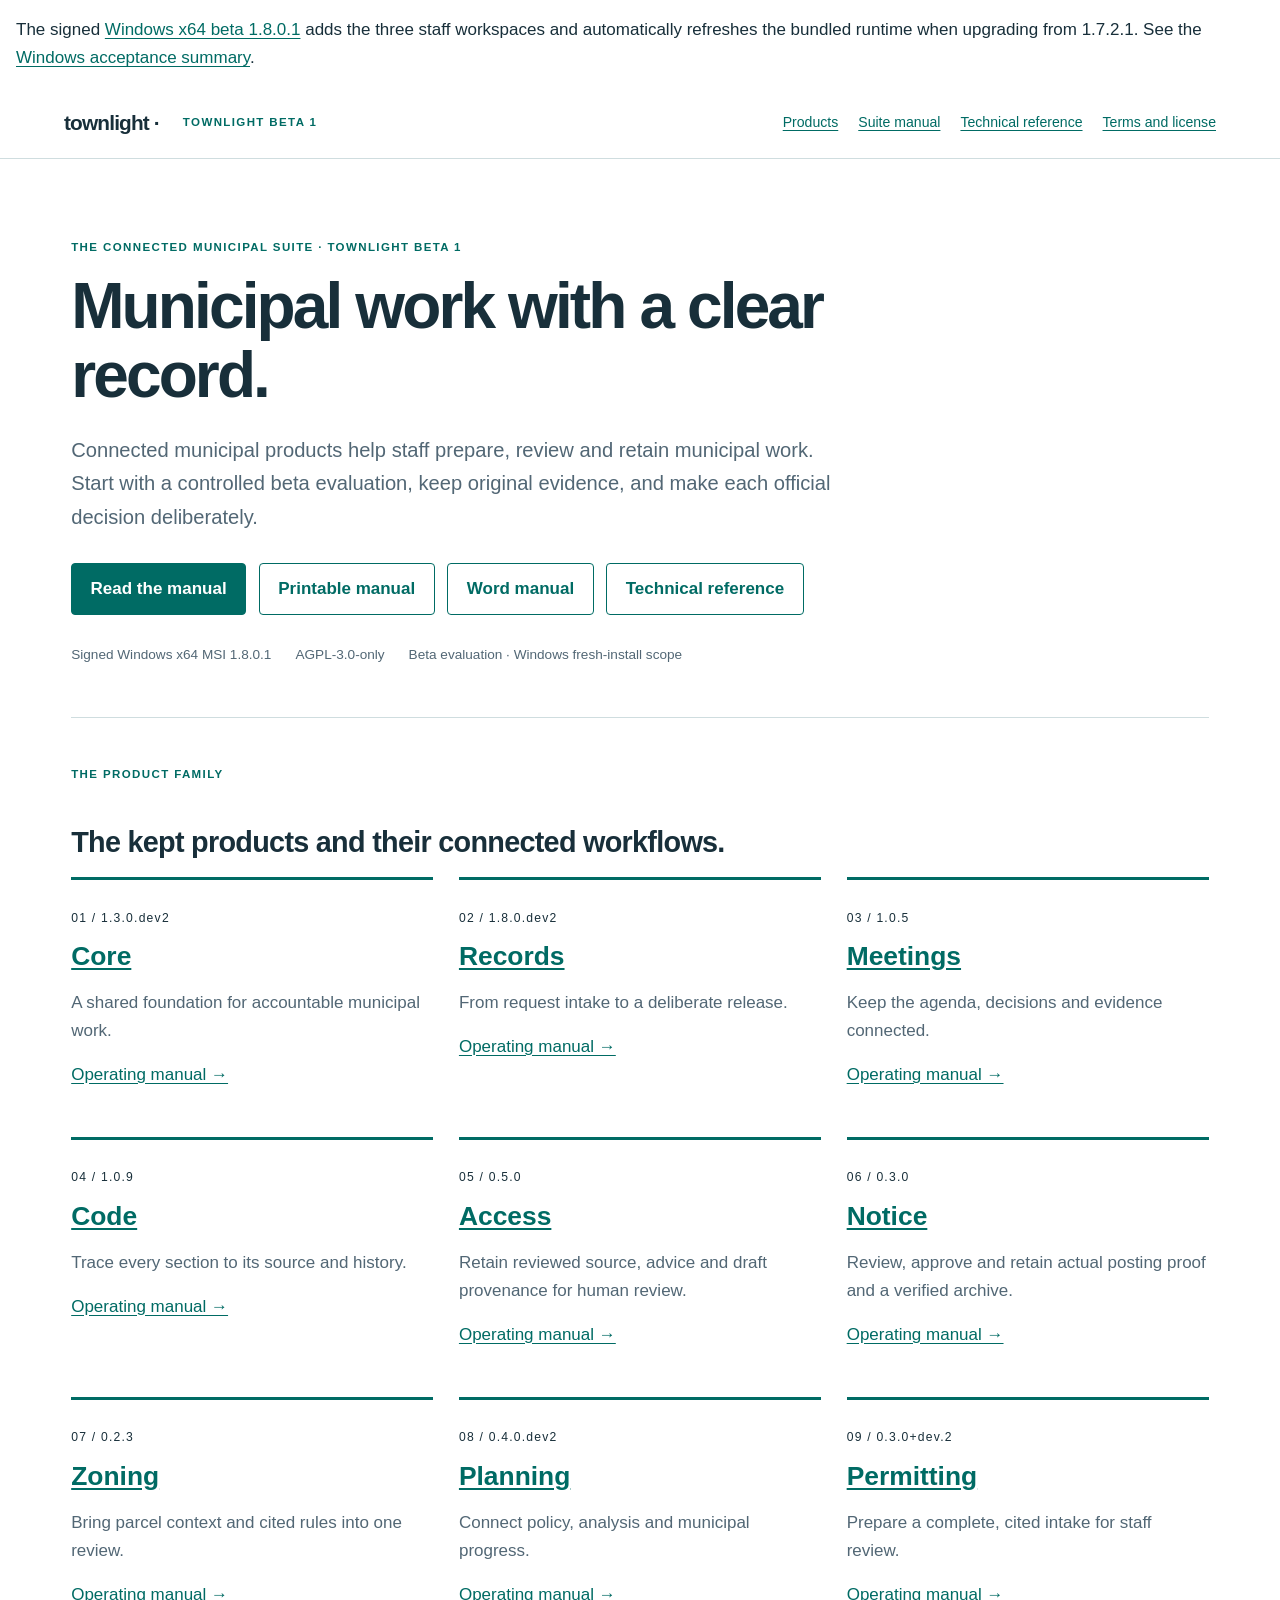
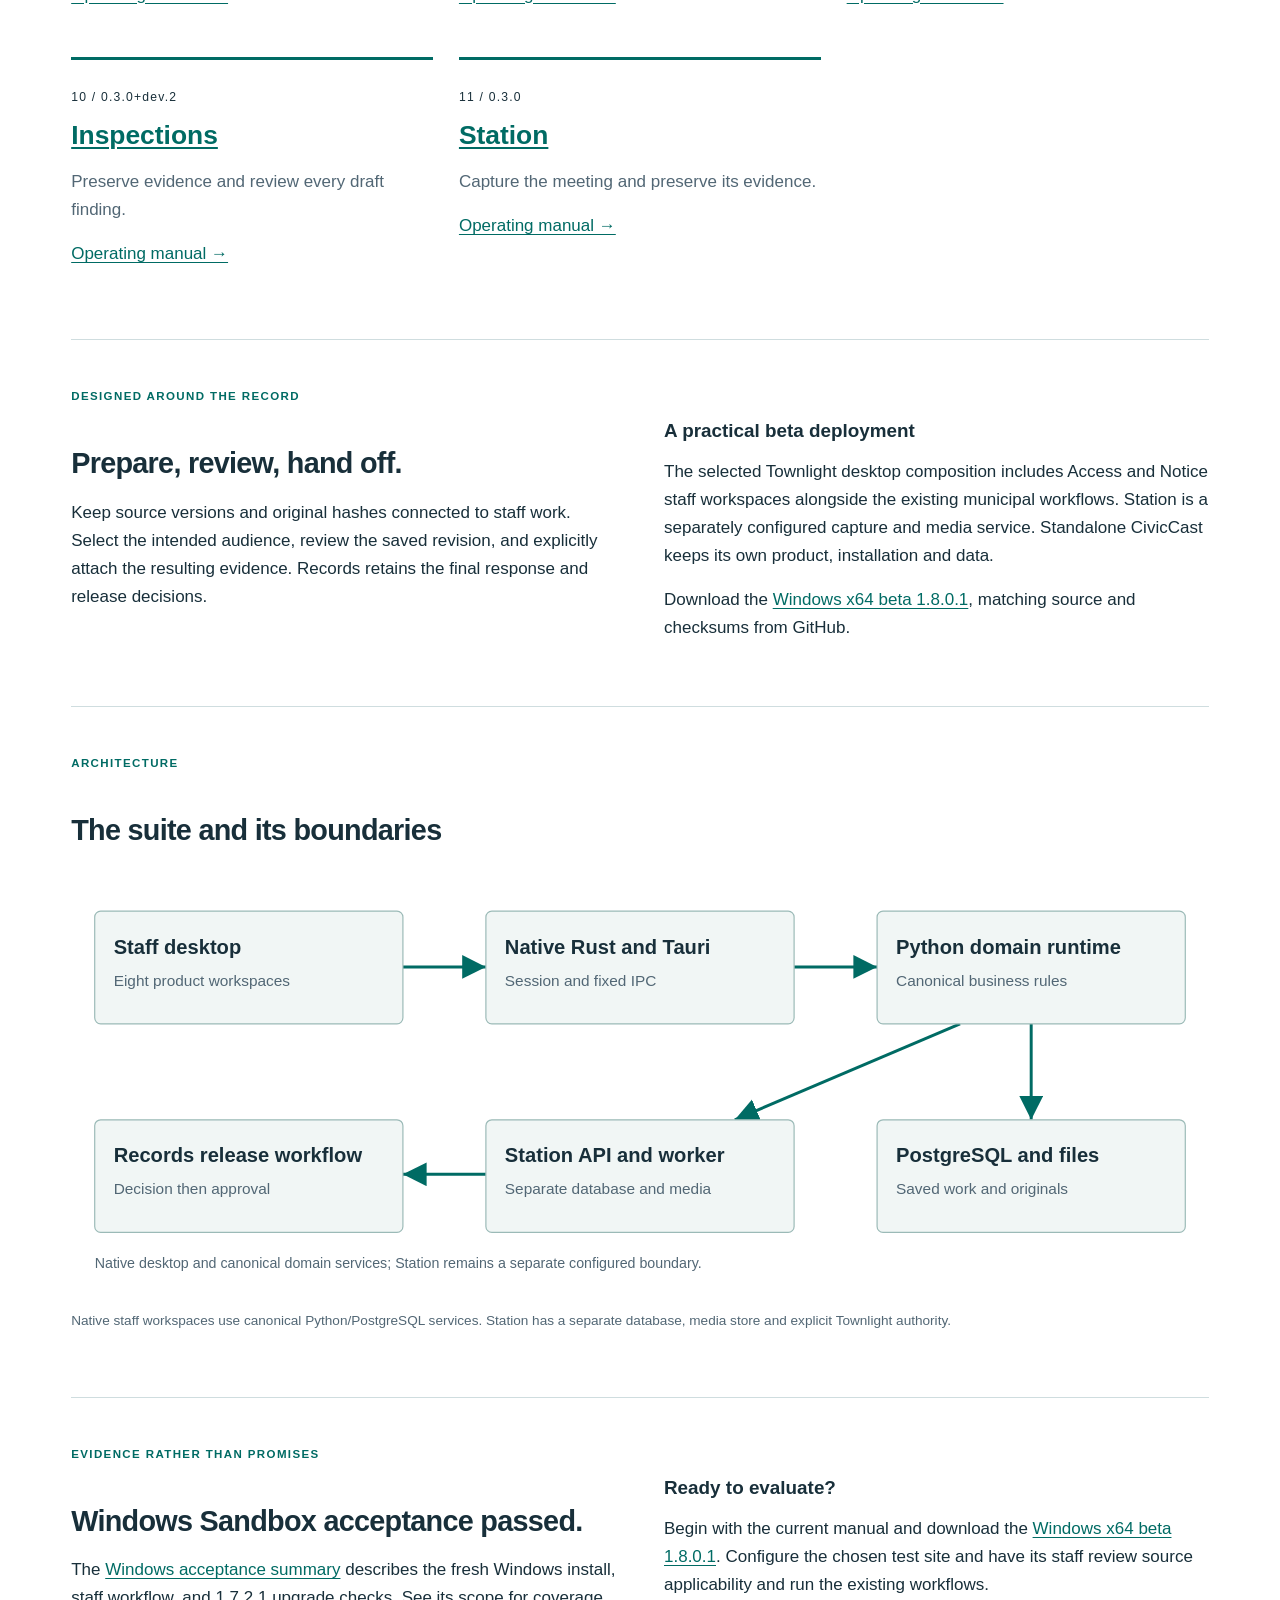
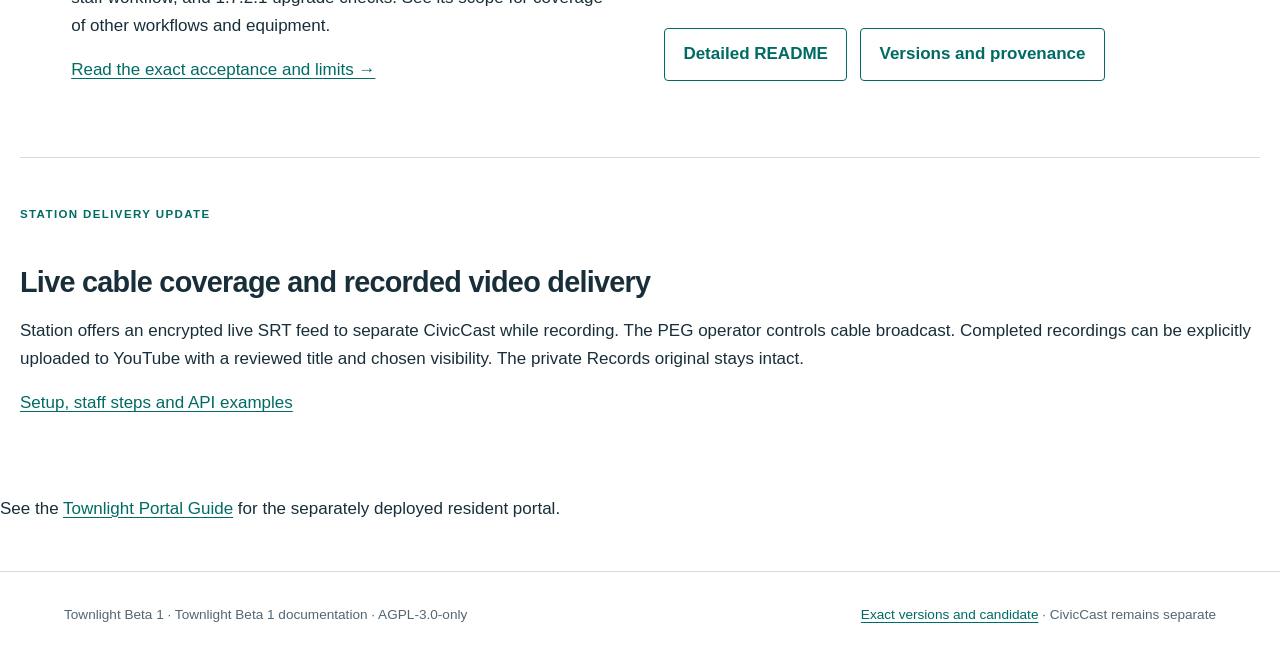
==== docs/beta-1/index.html @ 0f3f7954 "Clarify the Windows 1.8.0.1 acceptance scope" ====
<!doctype html><html lang="en"><head><meta charset="utf-8"><meta name="viewport" content="width=device-width, initial-scale=1"><meta name="description" content="Connected municipal products help staff prepare, review and retain municipal work. Start with a controlled beta evaluation, keep original evidence, and make each official decision deliberately."><title>Townlight | Townlight Beta 1</title><link rel="stylesheet" href="./assets/site.css"></head><body><a class="skip" href="#main">Skip to content</a><aside aria-label="Windows release" style="padding:1rem">The signed <a href="https://github.com/townlight/townlight/releases/tag/townlight-windows-v1.8.0.1">Windows x64 beta 1.8.0.1</a> adds the three staff workspaces and automatically refreshes the bundled runtime when upgrading from 1.7.2.1. See the <a href="https://github.com/townlight/townlight/releases/download/townlight-windows-v1.8.0.1/ACCEPTANCE-Windows-1.8.0.1.md">Windows acceptance summary</a>.</aside><header><a class="brand" href="./index.html">townlight<span aria-hidden="true"> ·</span></a><span class="edition">Townlight Beta 1</span><nav aria-label="Main"><a href="./index.html#products">Products</a><a href="./manuals/suite.html">Suite manual</a><a href="./reference/index.html">Technical reference</a><a href="./terms.html">Terms and license</a></nav></header><main id="main"><div class="wrap"><section class="hero" aria-labelledby="hero-title"><div class="edition">The connected municipal suite · Townlight Beta 1</div><h1 id="hero-title">Municipal work with a clear record.</h1><p class="lead">Connected municipal products help staff prepare, review and retain municipal work. Start with a controlled beta evaluation, keep original evidence, and make each official decision deliberately.</p><div class="actions"><a class="button primary" href="./manuals/suite.html">Read the manual</a><a class="button" href="./pdf/Townlight-Suite-Manual-Beta-1.pdf">Printable manual</a><a class="button" href="./docx/Townlight-Suite-Manual-Beta-1.docx">Word manual</a><a class="button" href="./api/suite.html">Technical reference</a></div><div class="facts"><span>Signed Windows x64 MSI 1.8.0.1</span><span>AGPL-3.0-only</span><span>Beta evaluation · Windows fresh-install scope</span></div></section><section class="section" id="products"><div class="edition">The product family</div><h2>The kept products and their connected workflows.</h2><div class="grid"><article class="product"><span class="number">01 / 1.3.0.dev2</span><h3><a href="products/core/index.html">Core</a></h3><p>A shared foundation for accountable municipal work.</p><a href="manuals/core.html">Operating manual →</a></article><article class="product"><span class="number">02 / 1.8.0.dev2</span><h3><a href="products/records/index.html">Records</a></h3><p>From request intake to a deliberate release.</p><a href="manuals/records.html">Operating manual →</a></article><article class="product"><span class="number">03 / 1.0.5</span><h3><a href="products/meetings/index.html">Meetings</a></h3><p>Keep the agenda, decisions and evidence connected.</p><a href="manuals/meetings.html">Operating manual →</a></article><article class="product"><span class="number">04 / 1.0.9</span><h3><a href="products/code/index.html">Code</a></h3><p>Trace every section to its source and history.</p><a href="manuals/code.html">Operating manual →</a></article><article class="product"><span class="number">05 / 0.5.0</span><h3><a href="products/access/index.html">Access</a></h3><p>Retain reviewed source, advice and draft provenance for human review.</p><a href="manuals/access.html">Operating manual →</a></article><article class="product"><span class="number">06 / 0.3.0</span><h3><a href="products/notice/index.html">Notice</a></h3><p>Review, approve and retain actual posting proof and a verified archive.</p><a href="manuals/notice.html">Operating manual →</a></article><article class="product"><span class="number">07 / 0.2.3</span><h3><a href="products/zoning/index.html">Zoning</a></h3><p>Bring parcel context and cited rules into one review.</p><a href="manuals/zoning.html">Operating manual →</a></article><article class="product"><span class="number">08 / 0.4.0.dev2</span><h3><a href="products/planning/index.html">Planning</a></h3><p>Connect policy, analysis and municipal progress.</p><a href="manuals/planning.html">Operating manual →</a></article><article class="product"><span class="number">09 / 0.3.0+dev.2</span><h3><a href="products/permitting/index.html">Permitting</a></h3><p>Prepare a complete, cited intake for staff review.</p><a href="manuals/permitting.html">Operating manual →</a></article><article class="product"><span class="number">10 / 0.3.0+dev.2</span><h3><a href="products/inspections/index.html">Inspections</a></h3><p>Preserve evidence and review every draft finding.</p><a href="manuals/inspections.html">Operating manual →</a></article><article class="product"><span class="number">11 / 0.3.0</span><h3><a href="products/station/index.html">Station</a></h3><p>Capture the meeting and preserve its evidence.</p><a href="manuals/station.html">Operating manual →</a></article></div></section><section class="section"><div class="split"><div><div class="edition">Designed around the record</div><h2>Prepare, review, hand off.</h2><p>Keep source versions and original hashes connected to staff work. Select the intended audience, review the saved revision, and explicitly attach the resulting evidence. Records retains the final response and release decisions.</p></div><div><h3>A practical beta deployment</h3><p>The selected Townlight desktop composition includes Access and Notice staff workspaces alongside the existing municipal workflows. Station is a separately configured capture and media service. Standalone CivicCast keeps its own product, installation and data.</p><p>Download the <a href="https://github.com/townlight/townlight/releases/tag/townlight-windows-v1.8.0.1">Windows x64 beta 1.8.0.1</a>, matching source and checksums from GitHub.</p></div></div></section><section class="section"><div class="edition">Architecture</div><h2>The suite and its boundaries</h2><img class="flow" src="./assets/suite-architecture.svg" alt="Townlight architecture and evidence flow"><p class="caption">Native staff workspaces use canonical Python/PostgreSQL services. Station has a separate database, media store and explicit Townlight authority.</p></section><section class="section"><div class="split"><div><div class="edition">Evidence rather than promises</div><h2>Windows Sandbox acceptance passed.</h2><p>The <a href="https://github.com/townlight/townlight/releases/download/townlight-windows-v1.8.0.1/ACCEPTANCE-Windows-1.8.0.1.md">Windows acceptance summary</a> describes the fresh Windows install, staff workflow, and 1.7.2.1 upgrade checks. See its scope for coverage of other workflows and equipment.</p><a href="./manuals/suite.html#verified-workflows-and-limits">Read the exact acceptance and limits →</a></div><div><h3>Ready to evaluate?</h3><p>Begin with the current manual and download the <a href="https://github.com/townlight/townlight/releases/tag/townlight-windows-v1.8.0.1">Windows x64 beta 1.8.0.1</a>. Configure the chosen test site and have its staff review source applicability and run the existing workflows.</p><div class="actions"><a class="button" href="./readmes/suite.html">Detailed README</a><a class="button" href="./versions.html">Versions and provenance</a></div></div></div></section></div><section class="section wrap"><div class="edition">Station delivery update</div><h2>Live cable coverage and recorded video delivery</h2><p>Station offers an encrypted live SRT feed to separate CivicCast while recording. The PEG operator controls cable broadcast. Completed recordings can be explicitly uploaded to YouTube with a reviewed title and chosen visibility. The private Records original stays intact.</p><p><a href="manuals/station.html#completed-recordings-on-youtube-and-live-civiccast-coverage">Setup, staff steps and API examples</a></p></section><section aria-label="Resident portal"><p>See the <a href="manuals/portal.html">Townlight Portal Guide</a> for the separately deployed resident portal.</p></section></main><footer><span>Townlight Beta 1 · Townlight Beta 1 documentation · AGPL-3.0-only</span><span><a href="./versions.html">Exact versions and candidate</a> · CivicCast remains separate</span></footer></body></html>
---- docs/beta-1/assets/site.css ----
:root{--ink:#182f3a;--muted:#526775;--accent:#006b64;--paper:#fff;--wash:#f1f6f5;--line:#cfdddf;--warm:#dceab2}
*{box-sizing:border-box}html{scroll-behavior:smooth}body{margin:0;background:var(--paper);color:var(--ink);font:17px/1.65 "Segoe UI",Arial,sans-serif}a{color:#006b64;text-underline-offset:3px}a:hover{text-decoration-thickness:2px}a:focus-visible,button:focus-visible,input:focus-visible{outline:3px solid #a25900;outline-offset:4px}.skip{position:absolute;left:-9999px}.skip:focus{left:1rem;top:1rem;background:white;padding:1rem;z-index:20}header{border-bottom:1px solid var(--line);padding:1.1rem 5vw;display:flex;align-items:center;gap:1.5rem;flex-wrap:wrap}header .brand{font-size:1.3rem;font-weight:750;letter-spacing:-.04em;text-decoration:none;color:var(--ink)}header nav{margin-left:auto;display:flex;gap:1.25rem;flex-wrap:wrap;font-size:.88rem}.edition{font:700 .72rem/1.5 "Segoe UI",sans-serif;letter-spacing:.12em;text-transform:uppercase;color:var(--accent)}.wrap{max-width:1240px;margin:auto;padding:0 4vw}.hero{padding:5rem 0 3.2rem;max-width:950px}.hero h1{font-size:clamp(2.5rem,5vw,4.7rem);line-height:1.08;letter-spacing:-.045em;margin:1rem 0 1.5rem;font-weight:650}.hero .lead{font-size:1.26rem;max-width:780px;color:var(--muted)}.actions{display:flex;gap:.8rem;flex-wrap:wrap;margin:1.8rem 0}.button{display:inline-block;padding:.7rem 1.15rem;border:1px solid var(--accent);border-radius:4px;text-decoration:none;font-weight:650}.button.primary{background:var(--accent);color:#fff}.facts{display:flex;gap:1.5rem;flex-wrap:wrap;font-size:.85rem;color:var(--muted)}.section{padding:3rem 0;border-top:1px solid var(--line)}h2{font-size:1.8rem;line-height:1.3;letter-spacing:-.025em;margin:2.5rem 0 1rem}h3{font-size:1.18rem;line-height:1.45;margin:1.8rem 0 .7rem}h4{font-size:1rem;margin:1.3rem 0 .6rem}p{margin:.85rem 0 1rem}ul,ol{padding-left:1.6rem}li{margin:.4rem 0}strong{font-weight:650}.grid{display:grid;grid-template-columns:repeat(3,minmax(0,1fr));gap:1.6rem}.product{border-top:3px solid var(--accent);padding:1.4rem 0}.product h3{font-size:1.65rem;margin:.4rem 0}.product p{color:var(--muted)}.number{font-size:.76rem;letter-spacing:.1em}.split{display:grid;grid-template-columns:1fr 1fr;gap:3rem}.flow{width:100%;height:auto;display:block;margin:1.8rem 0}.caption{font-size:.85rem;color:var(--muted)}.reading{max-width:860px}.doclayout{display:grid;grid-template-columns:245px minmax(0,1fr);gap:3rem;max-width:1320px;margin:auto;padding:2rem 4vw}.toc{font-size:.84rem;align-self:start;position:sticky;top:1rem;max-height:90vh;overflow:auto;padding-right:.8rem}.toc ul{list-style:none;padding:0}.toc li{margin:.5rem 0}.toc li li{padding-left:.8rem}.toc a{text-decoration:none}.docbody{min-width:0}.docbody h1{font-size:2.7rem;line-height:1.1;letter-spacing:-.04em}.docbody h2{border-top:1px solid var(--line);padding-top:1.8rem}.docbody img{max-width:100%;height:auto}.docmeta{color:var(--muted);font-size:.9rem}.docbody section{scroll-margin-top:1rem}table{width:100%;border-collapse:collapse;font-size:.87rem;line-height:1.5;margin:1.3rem 0;table-layout:auto}th{text-align:left;background:var(--wash);font-weight:650}th,td{padding:.65rem .7rem;border-bottom:1px solid var(--line);vertical-align:top;overflow-wrap:anywhere}thead{display:table-header-group}pre{background:#f2f5f6;padding:1rem;border:1px solid #dfe7e8;white-space:pre-wrap;overflow-wrap:anywhere;word-break:break-word;font:13px/1.6 Consolas,monospace}code{font: .85em/1.6 Consolas,monospace;overflow-wrap:anywhere}pre code{font-size:inherit}blockquote{border-left:3px solid var(--accent);padding-left:1rem;margin-left:0;color:var(--muted)}.search{padding:.65rem;border:1px solid #789399;border-radius:4px;width:100%;font:inherit}.search-status{font-size:.8rem;color:var(--muted)}footer{border-top:1px solid var(--line);padding:2rem 5vw;margin-top:3rem;font-size:.85rem;color:var(--muted);display:flex;gap:2rem;justify-content:space-between;flex-wrap:wrap}.small{font-size:.9rem;color:var(--muted)}.api-entry{padding:1.2rem 0;border-top:1px solid var(--line)}.api-entry h3{overflow-wrap:anywhere}.method{font-size:.76rem;font-weight:750;color:var(--accent)}details{margin:1rem 0}summary{cursor:pointer;font-weight:650}.index-columns{columns:2;column-gap:2rem}.index-columns li{break-inside:avoid}
@media(max-width:850px){.grid{grid-template-columns:1fr 1fr}.split{grid-template-columns:1fr}.doclayout{grid-template-columns:1fr;gap:1rem}.toc{position:static;max-height:none}.hero{padding-top:3rem}header nav{margin-left:0}.docbody h1{font-size:2.2rem}}
@media(max-width:520px){.grid{grid-template-columns:1fr}.wrap{padding:0 6vw}header{padding:1rem 6vw}.hero h1{font-size:2.6rem}.index-columns{columns:1}table{font-size:.78rem}th,td{padding:.45rem}.doclayout{padding:1rem 6vw}.facts{gap:.5rem}}
main,.toc a,.hero h1{overflow-wrap:anywhere}
@page{size:Letter;margin:.7in .65in .75in}
@media print{html{scroll-behavior:auto}body{font:10.5pt/1.45 Arial,sans-serif;color:#172f39}header,footer,.search-area,.screen-only{display:none}.doclayout{display:block;padding:0;max-width:none}.toc{position:static;max-height:none;overflow:visible;font-size:10pt;break-after:page}.toc>h2{border:0}.toc ul{columns:2;column-gap:.3in}.toc li{break-inside:avoid}.docbody h1{font-size:30pt}.docbody h2{font-size:19pt;break-after:avoid;padding-top:.15in;margin-top:.35in}.docbody h3{font-size:12pt;break-after:avoid}.docbody h4{break-after:avoid}p{orphans:3;widows:3}pre{font-size:8.2pt;line-height:1.4;padding:.1in;break-inside:auto}table{font-size:8.4pt;line-height:1.35}th,td{padding:.06in .07in}tr{break-inside:avoid}.flow{max-height:6in;object-fit:contain;break-inside:avoid}a{color:#172f39;text-decoration:underline}.cover{break-after:page;padding-top:1in}.cover .edition{font-size:11pt}.cover h1{font-size:32pt}.cover .lead{font-size:14pt}.api-entry{break-inside:auto}.api-entry h3{break-after:avoid}.index-columns{columns:2}}
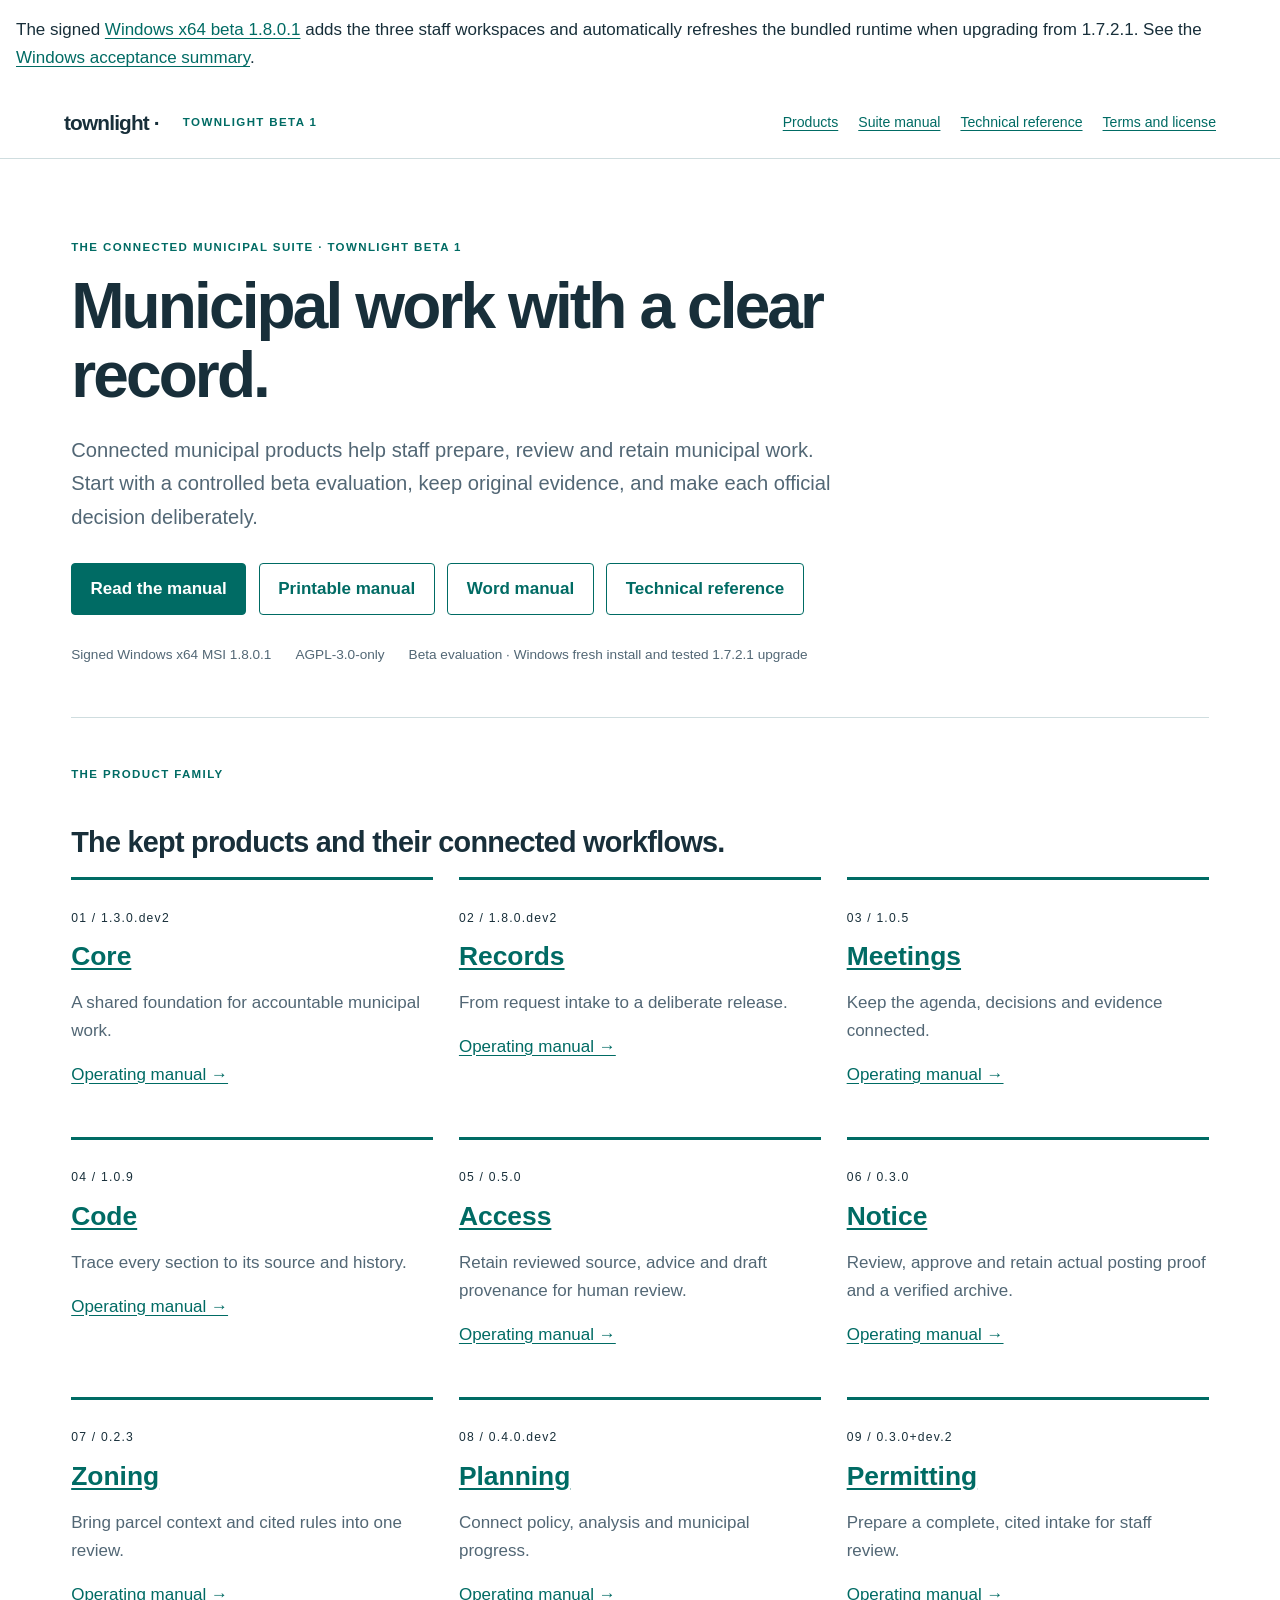
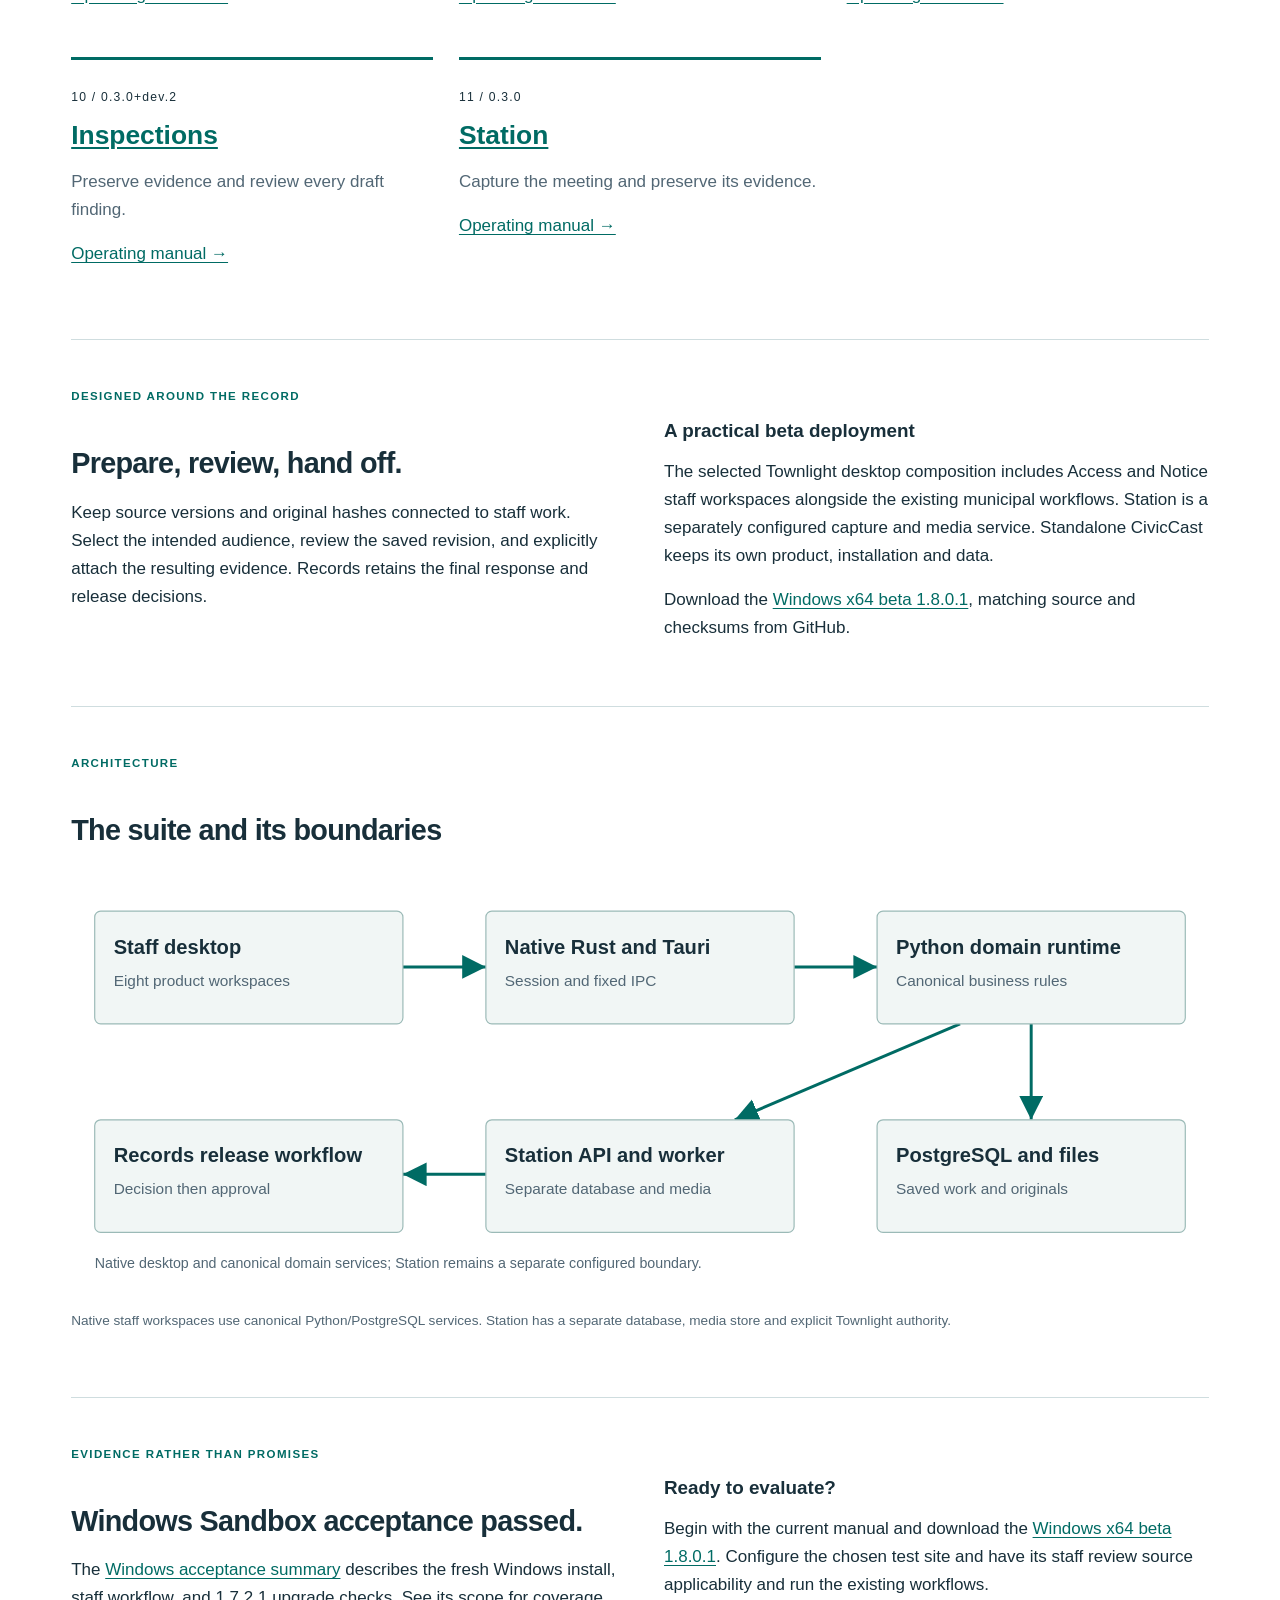
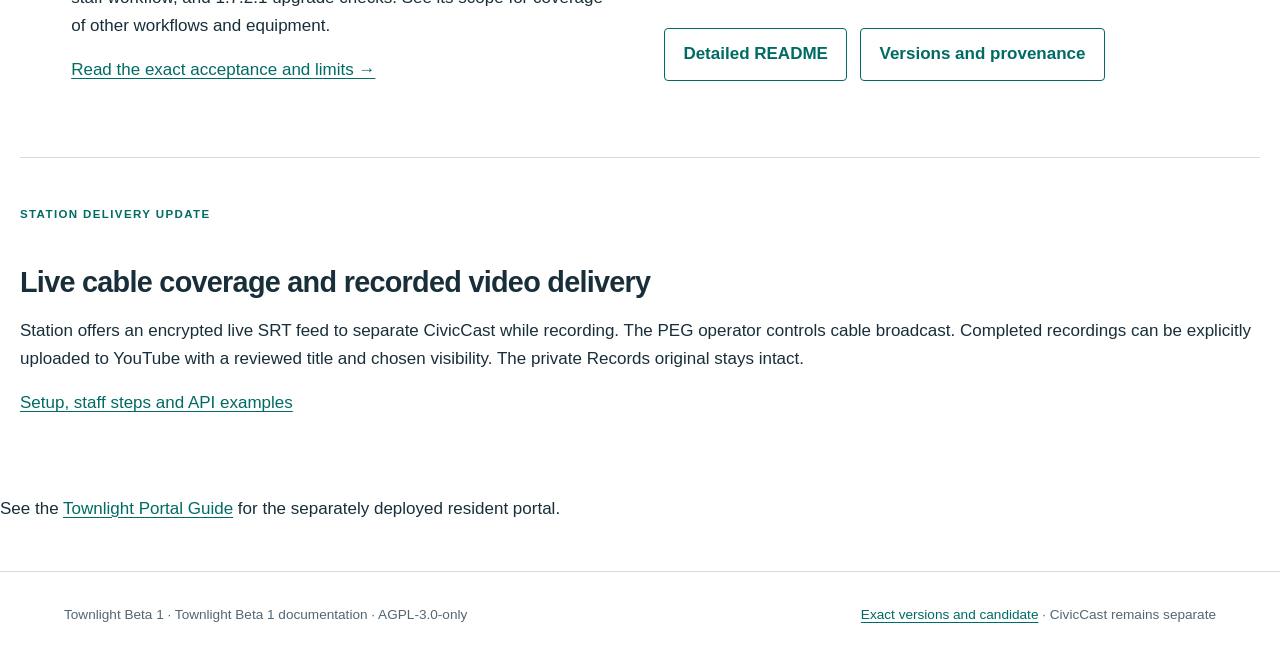
==== commit 753dd9f2: "docs: align Windows 1.8.0.1 upgrade guidance with acceptance" ====
--- a/docs/beta-1/index.html
+++ b/docs/beta-1/index.html
@@ -1 +1 @@
-<!doctype html><html lang="en"><head><meta charset="utf-8"><meta name="viewport" content="width=device-width, initial-scale=1"><meta name="description" content="Connected municipal products help staff prepare, review and retain municipal work. Start with a controlled beta evaluation, keep original evidence, and make each official decision deliberately."><title>Townlight | Townlight Beta 1</title><link rel="stylesheet" href="./assets/site.css"></head><body><a class="skip" href="#main">Skip to content</a><aside aria-label="Windows release" style="padding:1rem">The signed <a href="https://github.com/townlight/townlight/releases/tag/townlight-windows-v1.8.0.1">Windows x64 beta 1.8.0.1</a> adds the three staff workspaces and automatically refreshes the bundled runtime when upgrading from 1.7.2.1. See the <a href="https://github.com/townlight/townlight/releases/download/townlight-windows-v1.8.0.1/ACCEPTANCE-Windows-1.8.0.1.md">Windows acceptance summary</a>.</aside><header><a class="brand" href="./index.html">townlight<span aria-hidden="true"> ·</span></a><span class="edition">Townlight Beta 1</span><nav aria-label="Main"><a href="./index.html#products">Products</a><a href="./manuals/suite.html">Suite manual</a><a href="./reference/index.html">Technical reference</a><a href="./terms.html">Terms and license</a></nav></header><main id="main"><div class="wrap"><section class="hero" aria-labelledby="hero-title"><div class="edition">The connected municipal suite · Townlight Beta 1</div><h1 id="hero-title">Municipal work with a clear record.</h1><p class="lead">Connected municipal products help staff prepare, review and retain municipal work. Start with a controlled beta evaluation, keep original evidence, and make each official decision deliberately.</p><div class="actions"><a class="button primary" href="./manuals/suite.html">Read the manual</a><a class="button" href="./pdf/Townlight-Suite-Manual-Beta-1.pdf">Printable manual</a><a class="button" href="./docx/Townlight-Suite-Manual-Beta-1.docx">Word manual</a><a class="button" href="./api/suite.html">Technical reference</a></div><div class="facts"><span>Signed Windows x64 MSI 1.8.0.1</span><span>AGPL-3.0-only</span><span>Beta evaluation · Windows fresh-install scope</span></div></section><section class="section" id="products"><div class="edition">The product family</div><h2>The kept products and their connected workflows.</h2><div class="grid"><article class="product"><span class="number">01 / 1.3.0.dev2</span><h3><a href="products/core/index.html">Core</a></h3><p>A shared foundation for accountable municipal work.</p><a href="manuals/core.html">Operating manual →</a></article><article class="product"><span class="number">02 / 1.8.0.dev2</span><h3><a href="products/records/index.html">Records</a></h3><p>From request intake to a deliberate release.</p><a href="manuals/records.html">Operating manual →</a></article><article class="product"><span class="number">03 / 1.0.5</span><h3><a href="products/meetings/index.html">Meetings</a></h3><p>Keep the agenda, decisions and evidence connected.</p><a href="manuals/meetings.html">Operating manual →</a></article><article class="product"><span class="number">04 / 1.0.9</span><h3><a href="products/code/index.html">Code</a></h3><p>Trace every section to its source and history.</p><a href="manuals/code.html">Operating manual →</a></article><article class="product"><span class="number">05 / 0.5.0</span><h3><a href="products/access/index.html">Access</a></h3><p>Retain reviewed source, advice and draft provenance for human review.</p><a href="manuals/access.html">Operating manual →</a></article><article class="product"><span class="number">06 / 0.3.0</span><h3><a href="products/notice/index.html">Notice</a></h3><p>Review, approve and retain actual posting proof and a verified archive.</p><a href="manuals/notice.html">Operating manual →</a></article><article class="product"><span class="number">07 / 0.2.3</span><h3><a href="products/zoning/index.html">Zoning</a></h3><p>Bring parcel context and cited rules into one review.</p><a href="manuals/zoning.html">Operating manual →</a></article><article class="product"><span class="number">08 / 0.4.0.dev2</span><h3><a href="products/planning/index.html">Planning</a></h3><p>Connect policy, analysis and municipal progress.</p><a href="manuals/planning.html">Operating manual →</a></article><article class="product"><span class="number">09 / 0.3.0+dev.2</span><h3><a href="products/permitting/index.html">Permitting</a></h3><p>Prepare a complete, cited intake for staff review.</p><a href="manuals/permitting.html">Operating manual →</a></article><article class="product"><span class="number">10 / 0.3.0+dev.2</span><h3><a href="products/inspections/index.html">Inspections</a></h3><p>Preserve evidence and review every draft finding.</p><a href="manuals/inspections.html">Operating manual →</a></article><article class="product"><span class="number">11 / 0.3.0</span><h3><a href="products/station/index.html">Station</a></h3><p>Capture the meeting and preserve its evidence.</p><a href="manuals/station.html">Operating manual →</a></article></div></section><section class="section"><div class="split"><div><div class="edition">Designed around the record</div><h2>Prepare, review, hand off.</h2><p>Keep source versions and original hashes connected to staff work. Select the intended audience, review the saved revision, and explicitly attach the resulting evidence. Records retains the final response and release decisions.</p></div><div><h3>A practical beta deployment</h3><p>The selected Townlight desktop composition includes Access and Notice staff workspaces alongside the existing municipal workflows. Station is a separately configured capture and media service. Standalone CivicCast keeps its own product, installation and data.</p><p>Download the <a href="https://github.com/townlight/townlight/releases/tag/townlight-windows-v1.8.0.1">Windows x64 beta 1.8.0.1</a>, matching source and checksums from GitHub.</p></div></div></section><section class="section"><div class="edition">Architecture</div><h2>The suite and its boundaries</h2><img class="flow" src="./assets/suite-architecture.svg" alt="Townlight architecture and evidence flow"><p class="caption">Native staff workspaces use canonical Python/PostgreSQL services. Station has a separate database, media store and explicit Townlight authority.</p></section><section class="section"><div class="split"><div><div class="edition">Evidence rather than promises</div><h2>Windows Sandbox acceptance passed.</h2><p>The <a href="https://github.com/townlight/townlight/releases/download/townlight-windows-v1.8.0.1/ACCEPTANCE-Windows-1.8.0.1.md">Windows acceptance summary</a> describes the fresh Windows install, staff workflow, and 1.7.2.1 upgrade checks. See its scope for coverage of other workflows and equipment.</p><a href="./manuals/suite.html#verified-workflows-and-limits">Read the exact acceptance and limits →</a></div><div><h3>Ready to evaluate?</h3><p>Begin with the current manual and download the <a href="https://github.com/townlight/townlight/releases/tag/townlight-windows-v1.8.0.1">Windows x64 beta 1.8.0.1</a>. Configure the chosen test site and have its staff review source applicability and run the existing workflows.</p><div class="actions"><a class="button" href="./readmes/suite.html">Detailed README</a><a class="button" href="./versions.html">Versions and provenance</a></div></div></div></section></div><section class="section wrap"><div class="edition">Station delivery update</div><h2>Live cable coverage and recorded video delivery</h2><p>Station offers an encrypted live SRT feed to separate CivicCast while recording. The PEG operator controls cable broadcast. Completed recordings can be explicitly uploaded to YouTube with a reviewed title and chosen visibility. The private Records original stays intact.</p><p><a href="manuals/station.html#completed-recordings-on-youtube-and-live-civiccast-coverage">Setup, staff steps and API examples</a></p></section><section aria-label="Resident portal"><p>See the <a href="manuals/portal.html">Townlight Portal Guide</a> for the separately deployed resident portal.</p></section></main><footer><span>Townlight Beta 1 · Townlight Beta 1 documentation · AGPL-3.0-only</span><span><a href="./versions.html">Exact versions and candidate</a> · CivicCast remains separate</span></footer></body></html>+<!doctype html><html lang="en"><head><meta charset="utf-8"><meta name="viewport" content="width=device-width, initial-scale=1"><meta name="description" content="Connected municipal products help staff prepare, review and retain municipal work. Start with a controlled beta evaluation, keep original evidence, and make each official decision deliberately."><title>Townlight | Townlight Beta 1</title><link rel="stylesheet" href="./assets/site.css"></head><body><a class="skip" href="#main">Skip to content</a><aside aria-label="Windows release" style="padding:1rem">The signed <a href="https://github.com/townlight/townlight/releases/tag/townlight-windows-v1.8.0.1">Windows x64 beta 1.8.0.1</a> adds the three staff workspaces and automatically refreshes the bundled runtime when upgrading from 1.7.2.1. See the <a href="https://github.com/townlight/townlight/releases/download/townlight-windows-v1.8.0.1/ACCEPTANCE-Windows-1.8.0.1.md">Windows acceptance summary</a>.</aside><header><a class="brand" href="./index.html">townlight<span aria-hidden="true"> ·</span></a><span class="edition">Townlight Beta 1</span><nav aria-label="Main"><a href="./index.html#products">Products</a><a href="./manuals/suite.html">Suite manual</a><a href="./reference/index.html">Technical reference</a><a href="./terms.html">Terms and license</a></nav></header><main id="main"><div class="wrap"><section class="hero" aria-labelledby="hero-title"><div class="edition">The connected municipal suite · Townlight Beta 1</div><h1 id="hero-title">Municipal work with a clear record.</h1><p class="lead">Connected municipal products help staff prepare, review and retain municipal work. Start with a controlled beta evaluation, keep original evidence, and make each official decision deliberately.</p><div class="actions"><a class="button primary" href="./manuals/suite.html">Read the manual</a><a class="button" href="./pdf/Townlight-Suite-Manual-Beta-1.pdf">Printable manual</a><a class="button" href="./docx/Townlight-Suite-Manual-Beta-1.docx">Word manual</a><a class="button" href="./api/suite.html">Technical reference</a></div><div class="facts"><span>Signed Windows x64 MSI 1.8.0.1</span><span>AGPL-3.0-only</span><span>Beta evaluation · Windows fresh install and tested 1.7.2.1 upgrade</span></div></section><section class="section" id="products"><div class="edition">The product family</div><h2>The kept products and their connected workflows.</h2><div class="grid"><article class="product"><span class="number">01 / 1.3.0.dev2</span><h3><a href="products/core/index.html">Core</a></h3><p>A shared foundation for accountable municipal work.</p><a href="manuals/core.html">Operating manual →</a></article><article class="product"><span class="number">02 / 1.8.0.dev2</span><h3><a href="products/records/index.html">Records</a></h3><p>From request intake to a deliberate release.</p><a href="manuals/records.html">Operating manual →</a></article><article class="product"><span class="number">03 / 1.0.5</span><h3><a href="products/meetings/index.html">Meetings</a></h3><p>Keep the agenda, decisions and evidence connected.</p><a href="manuals/meetings.html">Operating manual →</a></article><article class="product"><span class="number">04 / 1.0.9</span><h3><a href="products/code/index.html">Code</a></h3><p>Trace every section to its source and history.</p><a href="manuals/code.html">Operating manual →</a></article><article class="product"><span class="number">05 / 0.5.0</span><h3><a href="products/access/index.html">Access</a></h3><p>Retain reviewed source, advice and draft provenance for human review.</p><a href="manuals/access.html">Operating manual →</a></article><article class="product"><span class="number">06 / 0.3.0</span><h3><a href="products/notice/index.html">Notice</a></h3><p>Review, approve and retain actual posting proof and a verified archive.</p><a href="manuals/notice.html">Operating manual →</a></article><article class="product"><span class="number">07 / 0.2.3</span><h3><a href="products/zoning/index.html">Zoning</a></h3><p>Bring parcel context and cited rules into one review.</p><a href="manuals/zoning.html">Operating manual →</a></article><article class="product"><span class="number">08 / 0.4.0.dev2</span><h3><a href="products/planning/index.html">Planning</a></h3><p>Connect policy, analysis and municipal progress.</p><a href="manuals/planning.html">Operating manual →</a></article><article class="product"><span class="number">09 / 0.3.0+dev.2</span><h3><a href="products/permitting/index.html">Permitting</a></h3><p>Prepare a complete, cited intake for staff review.</p><a href="manuals/permitting.html">Operating manual →</a></article><article class="product"><span class="number">10 / 0.3.0+dev.2</span><h3><a href="products/inspections/index.html">Inspections</a></h3><p>Preserve evidence and review every draft finding.</p><a href="manuals/inspections.html">Operating manual →</a></article><article class="product"><span class="number">11 / 0.3.0</span><h3><a href="products/station/index.html">Station</a></h3><p>Capture the meeting and preserve its evidence.</p><a href="manuals/station.html">Operating manual →</a></article></div></section><section class="section"><div class="split"><div><div class="edition">Designed around the record</div><h2>Prepare, review, hand off.</h2><p>Keep source versions and original hashes connected to staff work. Select the intended audience, review the saved revision, and explicitly attach the resulting evidence. Records retains the final response and release decisions.</p></div><div><h3>A practical beta deployment</h3><p>The selected Townlight desktop composition includes Access and Notice staff workspaces alongside the existing municipal workflows. Station is a separately configured capture and media service. Standalone CivicCast keeps its own product, installation and data.</p><p>Download the <a href="https://github.com/townlight/townlight/releases/tag/townlight-windows-v1.8.0.1">Windows x64 beta 1.8.0.1</a>, matching source and checksums from GitHub.</p></div></div></section><section class="section"><div class="edition">Architecture</div><h2>The suite and its boundaries</h2><img class="flow" src="./assets/suite-architecture.svg" alt="Townlight architecture and evidence flow"><p class="caption">Native staff workspaces use canonical Python/PostgreSQL services. Station has a separate database, media store and explicit Townlight authority.</p></section><section class="section"><div class="split"><div><div class="edition">Evidence rather than promises</div><h2>Windows Sandbox acceptance passed.</h2><p>The <a href="https://github.com/townlight/townlight/releases/download/townlight-windows-v1.8.0.1/ACCEPTANCE-Windows-1.8.0.1.md">Windows acceptance summary</a> describes the fresh Windows install, staff workflow, and 1.7.2.1 upgrade checks. See its scope for coverage of other workflows and equipment.</p><a href="./manuals/suite.html#verified-workflows-and-limits">Read the exact acceptance and limits →</a></div><div><h3>Ready to evaluate?</h3><p>Begin with the current manual and download the <a href="https://github.com/townlight/townlight/releases/tag/townlight-windows-v1.8.0.1">Windows x64 beta 1.8.0.1</a>. Configure the chosen test site and have its staff review source applicability and run the existing workflows.</p><div class="actions"><a class="button" href="./readmes/suite.html">Detailed README</a><a class="button" href="./versions.html">Versions and provenance</a></div></div></div></section></div><section class="section wrap"><div class="edition">Station delivery update</div><h2>Live cable coverage and recorded video delivery</h2><p>Station offers an encrypted live SRT feed to separate CivicCast while recording. The PEG operator controls cable broadcast. Completed recordings can be explicitly uploaded to YouTube with a reviewed title and chosen visibility. The private Records original stays intact.</p><p><a href="manuals/station.html#completed-recordings-on-youtube-and-live-civiccast-coverage">Setup, staff steps and API examples</a></p></section><section aria-label="Resident portal"><p>See the <a href="manuals/portal.html">Townlight Portal Guide</a> for the separately deployed resident portal.</p></section></main><footer><span>Townlight Beta 1 · Townlight Beta 1 documentation · AGPL-3.0-only</span><span><a href="./versions.html">Exact versions and candidate</a> · CivicCast remains separate</span></footer></body></html>
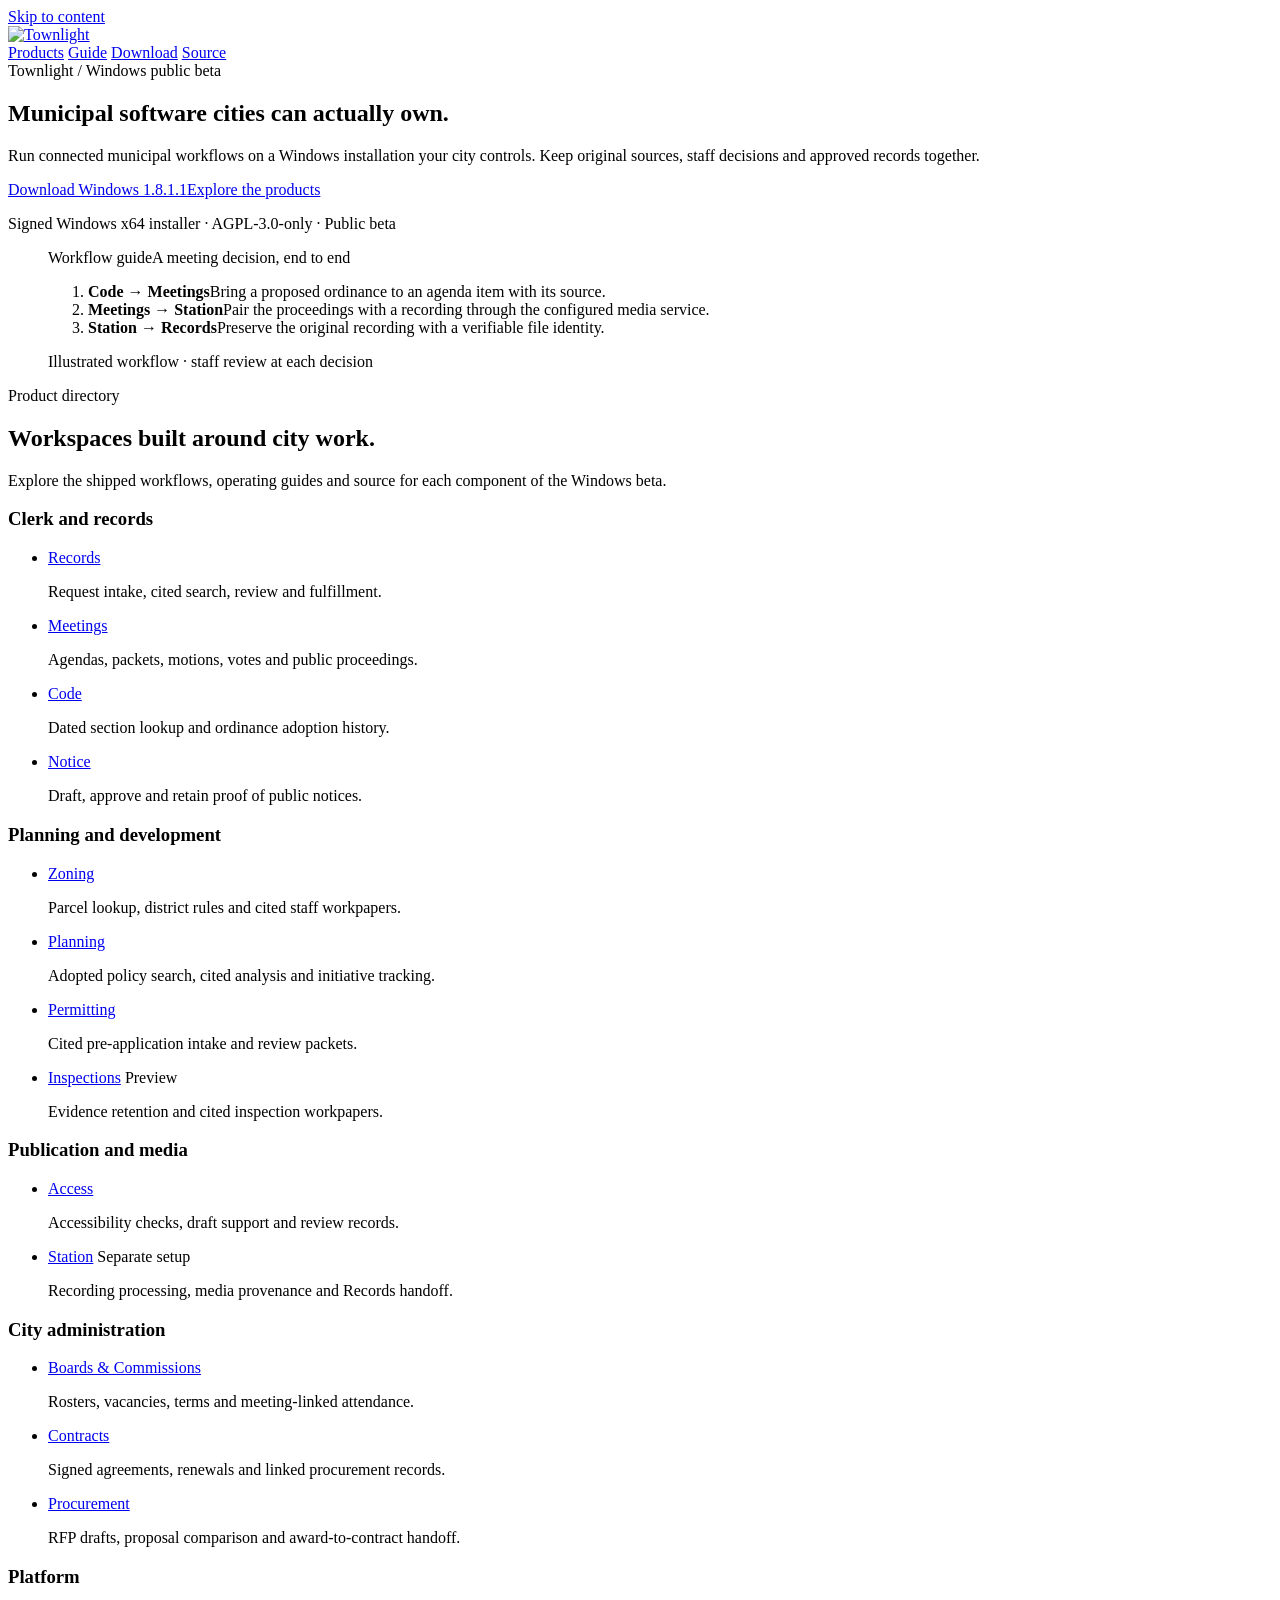
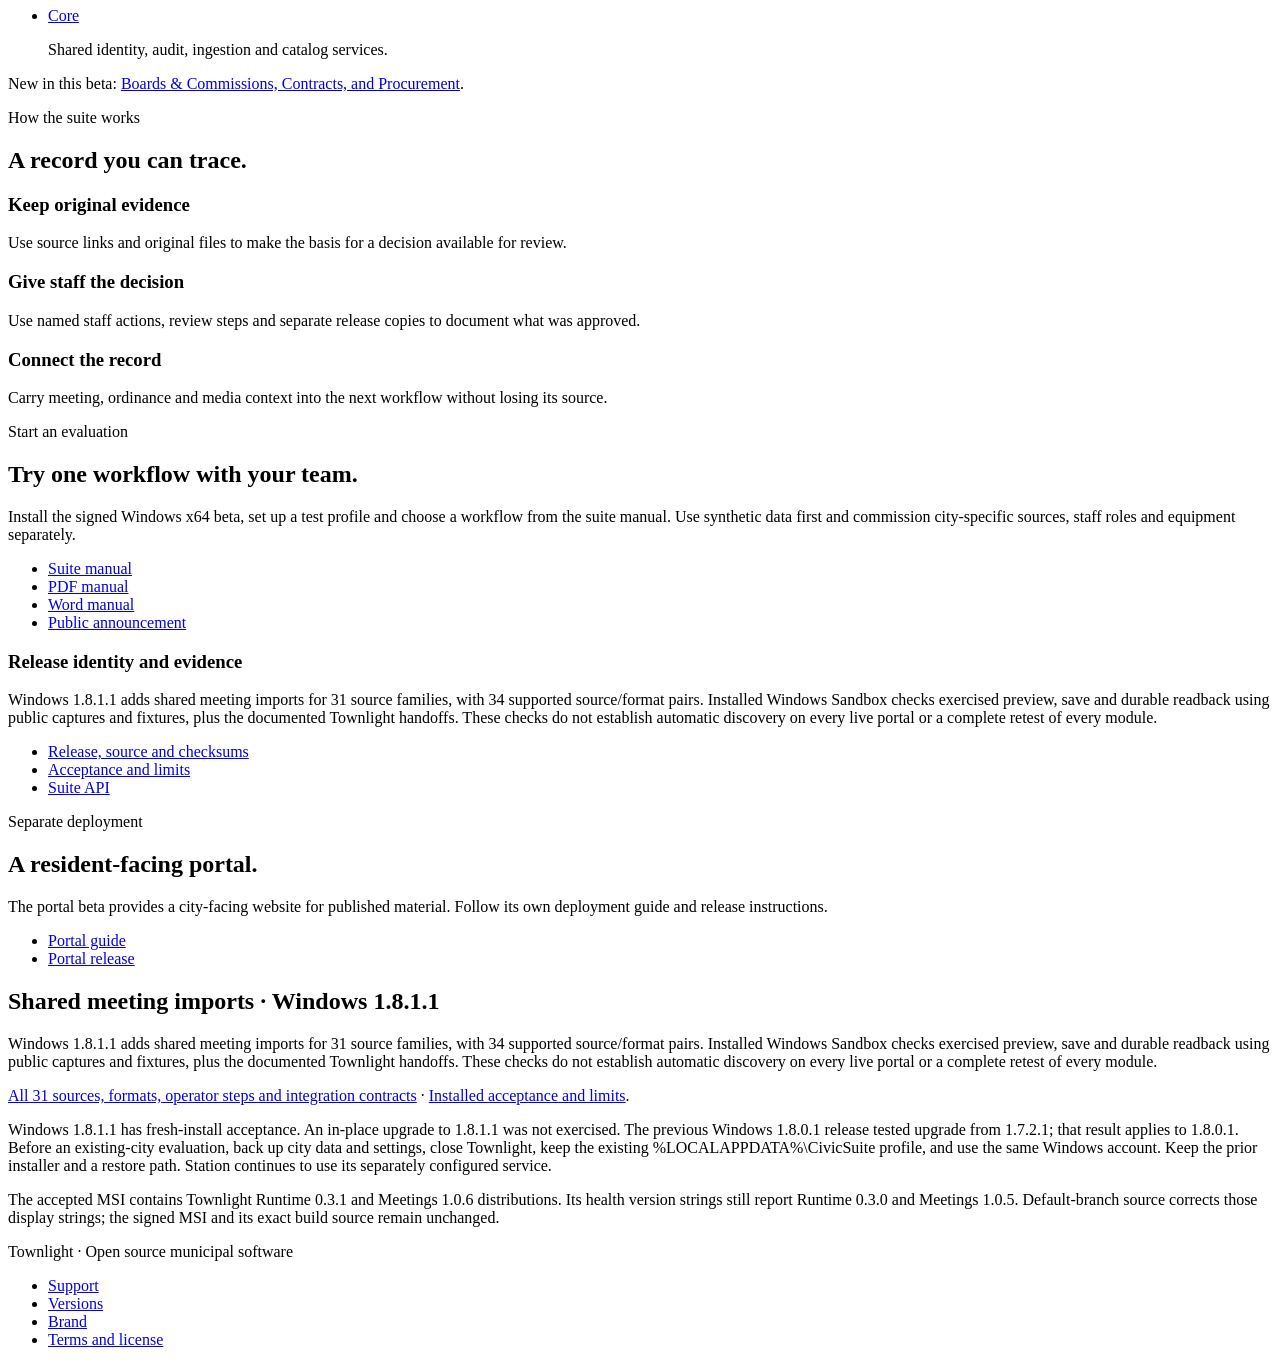
==== commit 24647863: "Document Windows 1.8.1.1 and all 31 meeting import sources" ====
--- a/docs/beta-1/index.html
+++ b/docs/beta-1/index.html
@@ -1 +1,110 @@
-<!doctype html><html lang="en"><head><meta charset="utf-8"><meta name="viewport" content="width=device-width, initial-scale=1"><meta name="description" content="Connected municipal products help staff prepare, review and retain municipal work. Start with a controlled beta evaluation, keep original evidence, and make each official decision deliberately."><title>Townlight | Townlight Beta 1</title><link rel="stylesheet" href="./assets/site.css"></head><body><a class="skip" href="#main">Skip to content</a><aside aria-label="Windows release" style="padding:1rem">The signed <a href="https://github.com/townlight/townlight/releases/tag/townlight-windows-v1.8.0.1">Windows x64 beta 1.8.0.1</a> adds the three staff workspaces and automatically refreshes the bundled runtime when upgrading from 1.7.2.1. See the <a href="https://github.com/townlight/townlight/releases/download/townlight-windows-v1.8.0.1/ACCEPTANCE-Windows-1.8.0.1.md">Windows acceptance summary</a>.</aside><header><a class="brand" href="./index.html">townlight<span aria-hidden="true"> ·</span></a><span class="edition">Townlight Beta 1</span><nav aria-label="Main"><a href="./index.html#products">Products</a><a href="./manuals/suite.html">Suite manual</a><a href="./reference/index.html">Technical reference</a><a href="./terms.html">Terms and license</a></nav></header><main id="main"><div class="wrap"><section class="hero" aria-labelledby="hero-title"><div class="edition">The connected municipal suite · Townlight Beta 1</div><h1 id="hero-title">Municipal work with a clear record.</h1><p class="lead">Connected municipal products help staff prepare, review and retain municipal work. Start with a controlled beta evaluation, keep original evidence, and make each official decision deliberately.</p><div class="actions"><a class="button primary" href="./manuals/suite.html">Read the manual</a><a class="button" href="./pdf/Townlight-Suite-Manual-Beta-1.pdf">Printable manual</a><a class="button" href="./docx/Townlight-Suite-Manual-Beta-1.docx">Word manual</a><a class="button" href="./api/suite.html">Technical reference</a></div><div class="facts"><span>Signed Windows x64 MSI 1.8.0.1</span><span>AGPL-3.0-only</span><span>Beta evaluation · Windows fresh install and tested 1.7.2.1 upgrade</span></div></section><section class="section" id="products"><div class="edition">The product family</div><h2>The kept products and their connected workflows.</h2><div class="grid"><article class="product"><span class="number">01 / 1.3.0.dev2</span><h3><a href="products/core/index.html">Core</a></h3><p>A shared foundation for accountable municipal work.</p><a href="manuals/core.html">Operating manual →</a></article><article class="product"><span class="number">02 / 1.8.0.dev2</span><h3><a href="products/records/index.html">Records</a></h3><p>From request intake to a deliberate release.</p><a href="manuals/records.html">Operating manual →</a></article><article class="product"><span class="number">03 / 1.0.5</span><h3><a href="products/meetings/index.html">Meetings</a></h3><p>Keep the agenda, decisions and evidence connected.</p><a href="manuals/meetings.html">Operating manual →</a></article><article class="product"><span class="number">04 / 1.0.9</span><h3><a href="products/code/index.html">Code</a></h3><p>Trace every section to its source and history.</p><a href="manuals/code.html">Operating manual →</a></article><article class="product"><span class="number">05 / 0.5.0</span><h3><a href="products/access/index.html">Access</a></h3><p>Retain reviewed source, advice and draft provenance for human review.</p><a href="manuals/access.html">Operating manual →</a></article><article class="product"><span class="number">06 / 0.3.0</span><h3><a href="products/notice/index.html">Notice</a></h3><p>Review, approve and retain actual posting proof and a verified archive.</p><a href="manuals/notice.html">Operating manual →</a></article><article class="product"><span class="number">07 / 0.2.3</span><h3><a href="products/zoning/index.html">Zoning</a></h3><p>Bring parcel context and cited rules into one review.</p><a href="manuals/zoning.html">Operating manual →</a></article><article class="product"><span class="number">08 / 0.4.0.dev2</span><h3><a href="products/planning/index.html">Planning</a></h3><p>Connect policy, analysis and municipal progress.</p><a href="manuals/planning.html">Operating manual →</a></article><article class="product"><span class="number">09 / 0.3.0+dev.2</span><h3><a href="products/permitting/index.html">Permitting</a></h3><p>Prepare a complete, cited intake for staff review.</p><a href="manuals/permitting.html">Operating manual →</a></article><article class="product"><span class="number">10 / 0.3.0+dev.2</span><h3><a href="products/inspections/index.html">Inspections</a></h3><p>Preserve evidence and review every draft finding.</p><a href="manuals/inspections.html">Operating manual →</a></article><article class="product"><span class="number">11 / 0.3.0</span><h3><a href="products/station/index.html">Station</a></h3><p>Capture the meeting and preserve its evidence.</p><a href="manuals/station.html">Operating manual →</a></article></div></section><section class="section"><div class="split"><div><div class="edition">Designed around the record</div><h2>Prepare, review, hand off.</h2><p>Keep source versions and original hashes connected to staff work. Select the intended audience, review the saved revision, and explicitly attach the resulting evidence. Records retains the final response and release decisions.</p></div><div><h3>A practical beta deployment</h3><p>The selected Townlight desktop composition includes Access and Notice staff workspaces alongside the existing municipal workflows. Station is a separately configured capture and media service. Standalone CivicCast keeps its own product, installation and data.</p><p>Download the <a href="https://github.com/townlight/townlight/releases/tag/townlight-windows-v1.8.0.1">Windows x64 beta 1.8.0.1</a>, matching source and checksums from GitHub.</p></div></div></section><section class="section"><div class="edition">Architecture</div><h2>The suite and its boundaries</h2><img class="flow" src="./assets/suite-architecture.svg" alt="Townlight architecture and evidence flow"><p class="caption">Native staff workspaces use canonical Python/PostgreSQL services. Station has a separate database, media store and explicit Townlight authority.</p></section><section class="section"><div class="split"><div><div class="edition">Evidence rather than promises</div><h2>Windows Sandbox acceptance passed.</h2><p>The <a href="https://github.com/townlight/townlight/releases/download/townlight-windows-v1.8.0.1/ACCEPTANCE-Windows-1.8.0.1.md">Windows acceptance summary</a> describes the fresh Windows install, staff workflow, and 1.7.2.1 upgrade checks. See its scope for coverage of other workflows and equipment.</p><a href="./manuals/suite.html#verified-workflows-and-limits">Read the exact acceptance and limits →</a></div><div><h3>Ready to evaluate?</h3><p>Begin with the current manual and download the <a href="https://github.com/townlight/townlight/releases/tag/townlight-windows-v1.8.0.1">Windows x64 beta 1.8.0.1</a>. Configure the chosen test site and have its staff review source applicability and run the existing workflows.</p><div class="actions"><a class="button" href="./readmes/suite.html">Detailed README</a><a class="button" href="./versions.html">Versions and provenance</a></div></div></div></section></div><section class="section wrap"><div class="edition">Station delivery update</div><h2>Live cable coverage and recorded video delivery</h2><p>Station offers an encrypted live SRT feed to separate CivicCast while recording. The PEG operator controls cable broadcast. Completed recordings can be explicitly uploaded to YouTube with a reviewed title and chosen visibility. The private Records original stays intact.</p><p><a href="manuals/station.html#completed-recordings-on-youtube-and-live-civiccast-coverage">Setup, staff steps and API examples</a></p></section><section aria-label="Resident portal"><p>See the <a href="manuals/portal.html">Townlight Portal Guide</a> for the separately deployed resident portal.</p></section></main><footer><span>Townlight Beta 1 · Townlight Beta 1 documentation · AGPL-3.0-only</span><span><a href="./versions.html">Exact versions and candidate</a> · CivicCast remains separate</span></footer></body></html>+<!doctype html>
+<html lang="en">
+<head>
+  <meta charset="utf-8">
+  <meta name="viewport" content="width=device-width, initial-scale=1">
+  <title>Townlight | Municipal software cities can own</title>
+  <meta name="description" content="Run connected municipal workflows on a Windows installation your city controls. Keep original sources, staff decisions and approved records together.">
+  <link rel="canonical" href="https://townlight.github.io/">
+  <meta property="og:title" content="Townlight | Municipal software cities can own">
+  <meta property="og:description" content="Run connected municipal workflows on a Windows installation your city controls. Keep original sources, staff decisions and approved records together.">
+  <meta property="og:image" content="https://townlight.github.io/brand/png/townlight-hall-social-preview.png">
+  <link rel="icon" href="/brand/favicon.svg" type="image/svg+xml">
+  <link rel="apple-touch-icon" href="/brand/png/townlight-hall-app-icon-180.png">
+  <link rel="stylesheet" href="/assets/site.css">
+  <link rel="stylesheet" href="/assets/landing.css">
+</head>
+<body class="landing">
+  <a class="skip" href="#main">Skip to content</a>
+  <header class="masthead">
+    <div class="landing-wrap masthead-inner">
+      <a href="/" aria-label="Townlight home">
+        <img src="/brand/svg/townlight-hall-lockup.svg" alt="Townlight" width="161" height="34">
+      </a>
+      <nav aria-label="Main navigation">
+        <a href="/#products">Products</a>
+        <a href="/manuals/suite.html">Guide</a>
+        <a href="https://github.com/townlight/townlight/releases/tag/townlight-windows-v1.8.1.1">Download</a>
+        <a href="https://github.com/townlight/townlight">Source</a>
+      </nav>
+    </div>
+  </header>
+  <main id="main">
+  <section class="landing-hero" aria-labelledby="title">
+    <div class="landing-wrap hero-layout">
+      <div>
+        <div class="eyebrow">Townlight / Windows public beta</div>
+        <h1 id="title">Municipal software cities can actually own.</h1>
+        <p class="hero-copy">Run connected municipal workflows on a Windows installation your city controls. Keep original sources, staff decisions and approved records together.</p>
+        <div class="actions"><a href="https://github.com/townlight/townlight/releases/download/townlight-windows-v1.8.1.1/Townlight-Windows-x64-1.8.1.1.msi" class="button primary">Download Windows 1.8.1.1</a><a href="#products" class="button">Explore the products</a></div>
+        <p class="release-line">Signed Windows x64 installer · AGPL-3.0-only · Public beta</p>
+      </div>
+      <figure class="workflow-sheet">
+      <figcaption><span class="eyebrow">Workflow guide</span>A meeting decision, end to end</figcaption>
+      <ol>
+        <li><strong>Code → Meetings</strong><span>Bring a proposed ordinance to an agenda item with its source.</span></li>
+        <li><strong>Meetings → Station</strong><span>Pair the proceedings with a recording through the configured media service.</span></li>
+        <li><strong>Station → Records</strong><span>Preserve the original recording with a verifiable file identity.</span></li>
+      </ol>
+      <p class="sheet-note">Illustrated workflow · staff review at each decision</p>
+    </figure>
+    </div>
+  </section>
+  <section class="landing-section" id="products" aria-labelledby="product-title">
+    <div class="landing-wrap">
+      <div class="eyebrow">Product directory</div>
+      <h2 id="product-title">Workspaces built around city work.</h2>
+      <p class="section-intro">Explore the shipped workflows, operating guides and source for each component of the Windows beta.</p>
+      <div class="directory-group"><h3>Clerk and records</h3><ul class="directory-list"><li><a href="/products/records/">Records</a><p>Request intake, cited search, review and fulfillment.</p></li><li><a href="/products/meetings/">Meetings</a><p>Agendas, packets, motions, votes and public proceedings.</p></li><li><a href="/products/code/">Code</a><p>Dated section lookup and ordinance adoption history.</p></li><li><a href="/products/notice/">Notice</a><p>Draft, approve and retain proof of public notices.</p></li></ul></div>
+      <div class="directory-group"><h3>Planning and development</h3><ul class="directory-list"><li><a href="/products/zoning/">Zoning</a><p>Parcel lookup, district rules and cited staff workpapers.</p></li><li><a href="/products/planning/">Planning</a><p>Adopted policy search, cited analysis and initiative tracking.</p></li><li><a href="/products/permitting/">Permitting</a><p>Cited pre-application intake and review packets.</p></li><li><a href="/products/inspections/">Inspections</a> <span class="status">Preview</span><p>Evidence retention and cited inspection workpapers.</p></li></ul></div>
+      <div class="directory-group"><h3>Publication and media</h3><ul class="directory-list"><li><a href="/products/access/">Access</a><p>Accessibility checks, draft support and review records.</p></li><li><a href="/products/station/">Station</a> <span class="status">Separate setup</span><p>Recording processing, media provenance and Records handoff.</p></li></ul></div>
+      <div class="directory-group"><h3>City administration</h3><ul class="directory-list"><li><a href="/products/boards/">Boards &amp; Commissions</a><p>Rosters, vacancies, terms and meeting-linked attendance.</p></li><li><a href="/products/contracts/">Contracts</a><p>Signed agreements, renewals and linked procurement records.</p></li><li><a href="/products/procurement/">Procurement</a><p>RFP drafts, proposal comparison and award-to-contract handoff.</p></li></ul></div>
+      <div class="directory-group"><h3>Platform</h3><ul class="directory-list"><li><a href="/products/core/">Core</a><p>Shared identity, audit, ingestion and catalog services.</p></li></ul></div>
+      <p>New in this beta: <a href="/manuals/windows-staff-workflows.html">Boards &amp; Commissions, Contracts, and Procurement</a>.</p>
+    </div>
+  </section>
+  <div class="landing-band">
+  <section class="landing-section" aria-labelledby="capabilities">
+    <div class="landing-wrap">
+      <div class="eyebrow">How the suite works</div>
+      <h2 id="capabilities">A record you can trace.</h2>
+      <div class="capability-columns">
+        <article><h3>Keep original evidence</h3><p>Use source links and original files to make the basis for a decision available for review.</p></article>
+        <article><h3>Give staff the decision</h3><p>Use named staff actions, review steps and separate release copies to document what was approved.</p></article>
+        <article><h3>Connect the record</h3><p>Carry meeting, ordinance and media context into the next workflow without losing its source.</p></article>
+      </div>
+    </div>
+  </section>
+  </div>
+  <section class="landing-section" aria-labelledby="evaluate">
+    <div class="landing-wrap landing-split">
+      <div>
+        <div class="eyebrow">Start an evaluation</div>
+        <h2 id="evaluate">Try one workflow with your team.</h2>
+        <p>Install the signed Windows x64 beta, set up a test profile and choose a workflow from the suite manual. Use synthetic data first and commission city-specific sources, staff roles and equipment separately.</p>
+        <ul class="landing-link-list"><li><a href="/manuals/suite.html">Suite manual</a></li><li><a href="/pdf/Townlight-Suite-Manual-Beta-1.pdf">PDF manual</a></li><li><a href="/docx/Townlight-Suite-Manual-Beta-1.docx">Word manual</a></li><li><a href="/announcement.html">Public announcement</a></li></ul>
+      </div>
+      <div class="landing-panel">
+        <h3>Release identity and evidence</h3>
+        <p>Windows 1.8.1.1 adds shared meeting imports for 31 source families, with 34 supported source/format pairs. Installed Windows Sandbox checks exercised preview, save and durable readback using public captures and fixtures, plus the documented Townlight handoffs. These checks do not establish automatic discovery on every live portal or a complete retest of every module.</p>
+        <ul class="landing-link-list"><li><a href="https://github.com/townlight/townlight/releases/tag/townlight-windows-v1.8.1.1">Release, source and checksums</a></li><li><a href="https://github.com/townlight/townlight/releases/download/townlight-windows-v1.8.1.1/ACCEPTANCE-Windows-1.8.1.1.md">Acceptance and limits</a></li><li><a href="/api/suite.html">Suite API</a></li></ul>
+      </div>
+    </div>
+  </section>
+  <section class="landing-section landing-band" aria-labelledby="portal">
+    <div class="landing-wrap">
+      <div class="eyebrow">Separate deployment</div>
+      <h2 id="portal">A resident-facing portal.</h2>
+      <p class="section-intro">The portal beta provides a city-facing website for published material. Follow its own deployment guide and release instructions.</p>
+      <ul class="landing-link-list"><li><a href="/manuals/portal.html">Portal guide</a></li><li><a href="https://github.com/townlight/townlight/releases/tag/townlight-beta-1-resident-portal">Portal release</a></li></ul>
+    </div>
+  </section>
+  <section id="meeting-imports"><h2>Shared meeting imports · Windows 1.8.1.1</h2><p>Windows 1.8.1.1 adds shared meeting imports for 31 source families, with 34 supported source/format pairs. Installed Windows Sandbox checks exercised preview, save and durable readback using public captures and fixtures, plus the documented Townlight handoffs. These checks do not establish automatic discovery on every live portal or a complete retest of every module.</p><p><a href="https://townlight.github.io/manuals/meeting-imports.html">All 31 sources, formats, operator steps and integration contracts</a> · <a href="https://github.com/townlight/townlight/releases/download/townlight-windows-v1.8.1.1/ACCEPTANCE-Windows-1.8.1.1.md">Installed acceptance and limits</a>.</p><p>Windows 1.8.1.1 has fresh-install acceptance. An in-place upgrade to 1.8.1.1 was not exercised. The previous Windows 1.8.0.1 release tested upgrade from 1.7.2.1; that result applies to 1.8.0.1. Before an existing-city evaluation, back up city data and settings, close Townlight, keep the existing %LOCALAPPDATA%\CivicSuite profile, and use the same Windows account. Keep the prior installer and a restore path. Station continues to use its separately configured service.</p><p>The accepted MSI contains Townlight Runtime 0.3.1 and Meetings 1.0.6 distributions. Its health version strings still report Runtime 0.3.0 and Meetings 1.0.5. Default-branch source corrects those display strings; the signed MSI and its exact build source remain unchanged.</p></section></main>
+  <footer class="landing-footer">
+    <div class="landing-wrap">
+      <span>Townlight · Open source municipal software</span>
+      <ul class="landing-link-list"><li><a href="/support.html">Support</a></li><li><a href="/versions.html">Versions</a></li><li><a href="/brand/">Brand</a></li><li><a href="/terms.html">Terms and license</a></li></ul>
+    </div>
+  </footer>
+</body>
+</html>
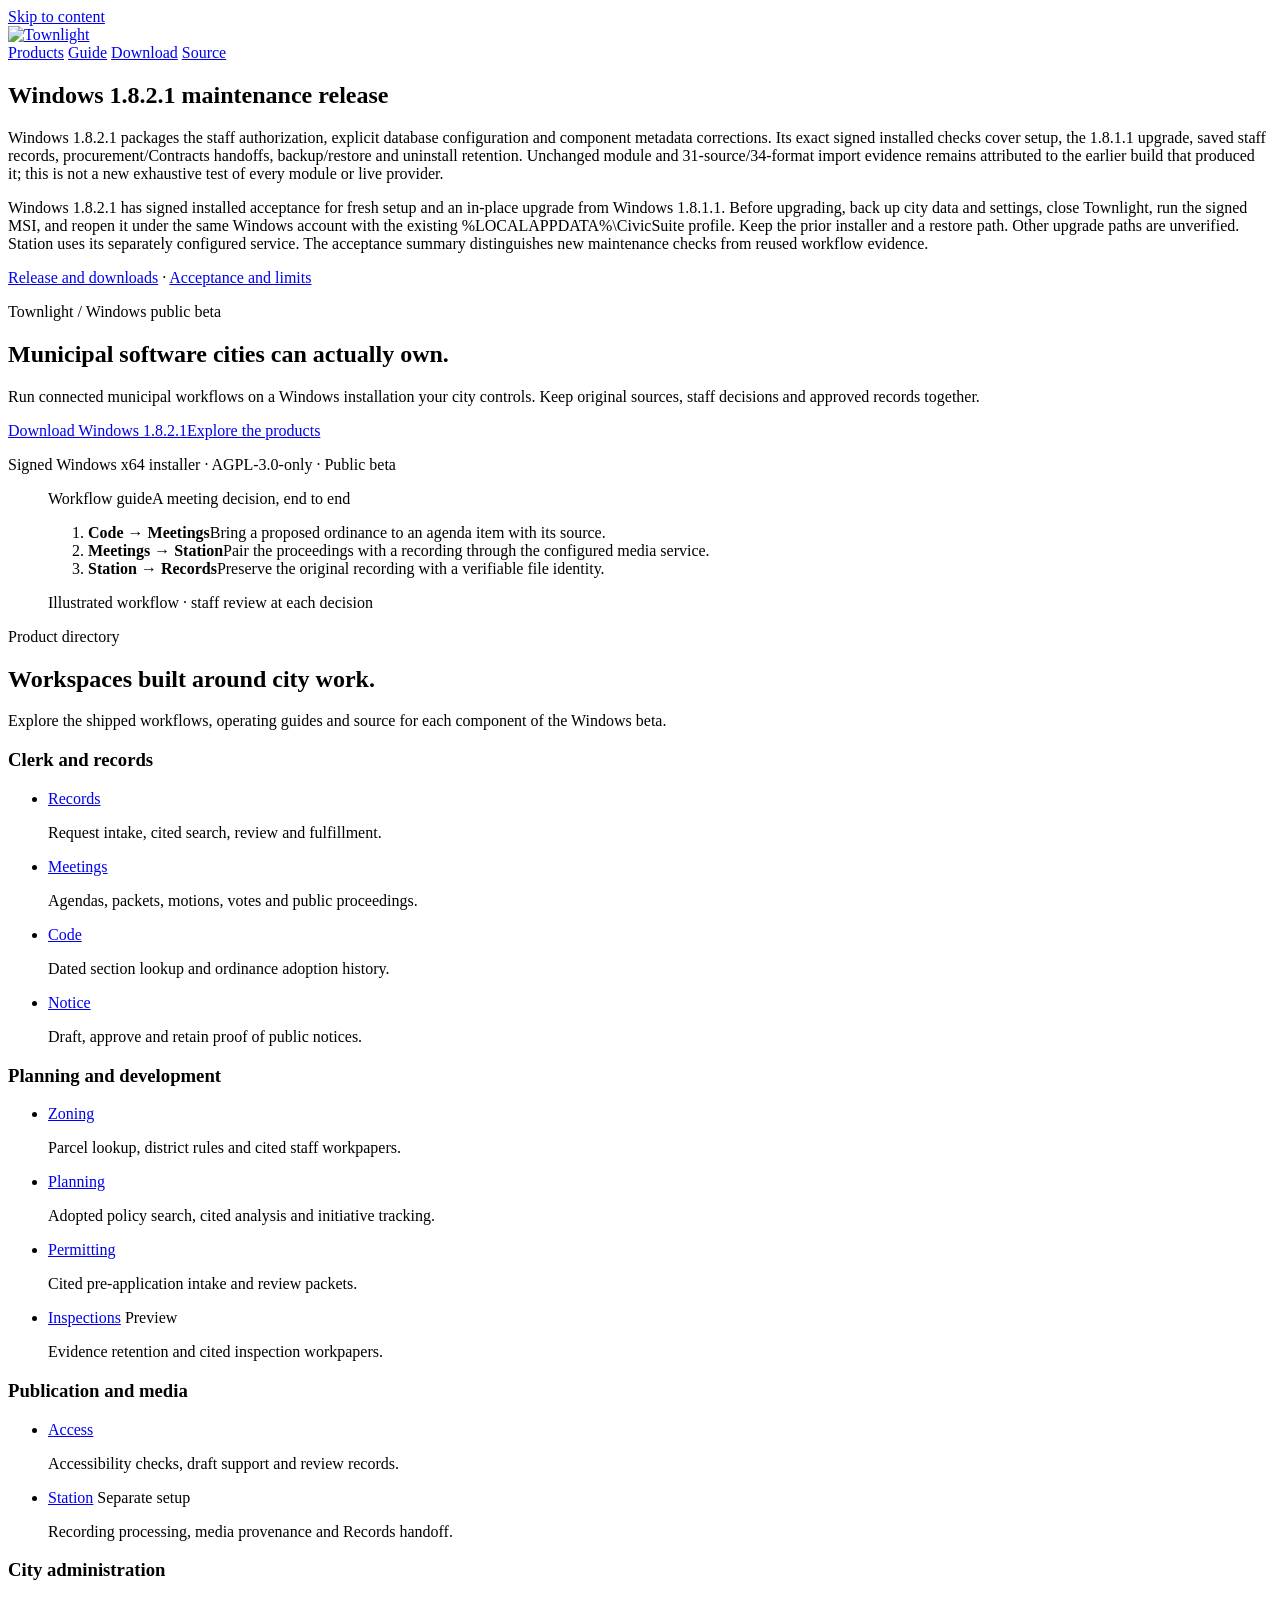
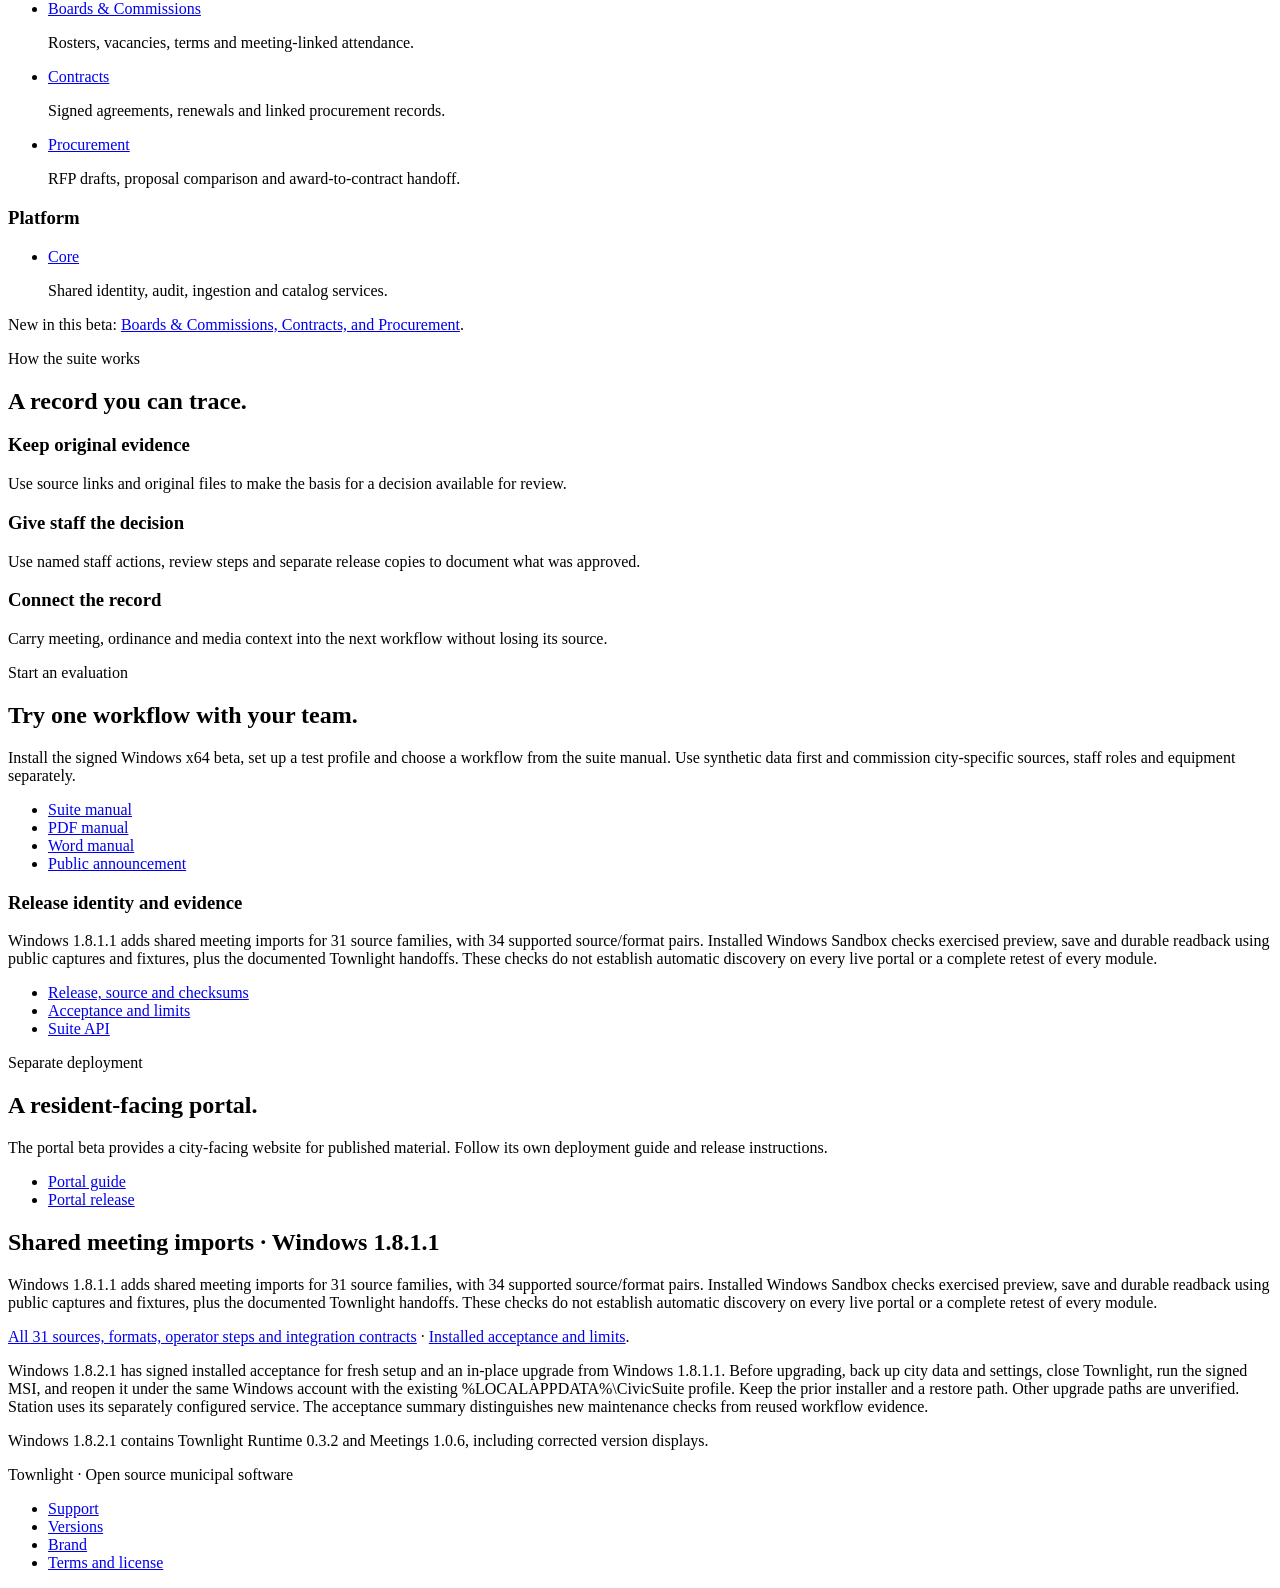
==== commit 6519bb22: "docs: publish Windows 1.8.2.1 guidance and exact release evidence" ====
--- a/docs/beta-1/index.html
+++ b/docs/beta-1/index.html
@@ -24,19 +24,19 @@
       <nav aria-label="Main navigation">
         <a href="/#products">Products</a>
         <a href="/manuals/suite.html">Guide</a>
-        <a href="https://github.com/townlight/townlight/releases/tag/townlight-windows-v1.8.1.1">Download</a>
+        <a href="https://github.com/townlight/townlight/releases/tag/townlight-windows-v1.8.2.1">Download</a>
         <a href="https://github.com/townlight/townlight">Source</a>
       </nav>
     </div>
   </header>
-  <main id="main">
+  <main id="main"><section id="windows-maintenance"><h2>Windows 1.8.2.1 maintenance release</h2><p>Windows 1.8.2.1 packages the staff authorization, explicit database configuration and component metadata corrections. Its exact signed installed checks cover setup, the 1.8.1.1 upgrade, saved staff records, procurement/Contracts handoffs, backup/restore and uninstall retention. Unchanged module and 31-source/34-format import evidence remains attributed to the earlier build that produced it; this is not a new exhaustive test of every module or live provider.</p><p>Windows 1.8.2.1 has signed installed acceptance for fresh setup and an in-place upgrade from Windows 1.8.1.1. Before upgrading, back up city data and settings, close Townlight, run the signed MSI, and reopen it under the same Windows account with the existing %LOCALAPPDATA%\CivicSuite profile. Keep the prior installer and a restore path. Other upgrade paths are unverified. Station uses its separately configured service. The acceptance summary distinguishes new maintenance checks from reused workflow evidence.</p><p><a href="https://github.com/townlight/townlight/releases/tag/townlight-windows-v1.8.2.1">Release and downloads</a> · <a href="https://github.com/townlight/townlight/releases/download/townlight-windows-v1.8.2.1/ACCEPTANCE-Windows-1.8.2.1.md">Acceptance and limits</a></p></section>
   <section class="landing-hero" aria-labelledby="title">
     <div class="landing-wrap hero-layout">
       <div>
         <div class="eyebrow">Townlight / Windows public beta</div>
         <h1 id="title">Municipal software cities can actually own.</h1>
         <p class="hero-copy">Run connected municipal workflows on a Windows installation your city controls. Keep original sources, staff decisions and approved records together.</p>
-        <div class="actions"><a href="https://github.com/townlight/townlight/releases/download/townlight-windows-v1.8.1.1/Townlight-Windows-x64-1.8.1.1.msi" class="button primary">Download Windows 1.8.1.1</a><a href="#products" class="button">Explore the products</a></div>
+        <div class="actions"><a href="https://github.com/townlight/townlight/releases/download/townlight-windows-v1.8.2.1/Townlight-Windows-x64-1.8.2.1.msi" class="button primary">Download Windows 1.8.2.1</a><a href="#products" class="button">Explore the products</a></div>
         <p class="release-line">Signed Windows x64 installer · AGPL-3.0-only · Public beta</p>
       </div>
       <figure class="workflow-sheet">
@@ -87,7 +87,7 @@
       <div class="landing-panel">
         <h3>Release identity and evidence</h3>
         <p>Windows 1.8.1.1 adds shared meeting imports for 31 source families, with 34 supported source/format pairs. Installed Windows Sandbox checks exercised preview, save and durable readback using public captures and fixtures, plus the documented Townlight handoffs. These checks do not establish automatic discovery on every live portal or a complete retest of every module.</p>
-        <ul class="landing-link-list"><li><a href="https://github.com/townlight/townlight/releases/tag/townlight-windows-v1.8.1.1">Release, source and checksums</a></li><li><a href="https://github.com/townlight/townlight/releases/download/townlight-windows-v1.8.1.1/ACCEPTANCE-Windows-1.8.1.1.md">Acceptance and limits</a></li><li><a href="/api/suite.html">Suite API</a></li></ul>
+        <ul class="landing-link-list"><li><a href="https://github.com/townlight/townlight/releases/tag/townlight-windows-v1.8.2.1">Release, source and checksums</a></li><li><a href="https://github.com/townlight/townlight/releases/download/townlight-windows-v1.8.1.1/ACCEPTANCE-Windows-1.8.1.1.md">Acceptance and limits</a></li><li><a href="/api/suite.html">Suite API</a></li></ul>
       </div>
     </div>
   </section>
@@ -99,7 +99,7 @@
       <ul class="landing-link-list"><li><a href="/manuals/portal.html">Portal guide</a></li><li><a href="https://github.com/townlight/townlight/releases/tag/townlight-beta-1-resident-portal">Portal release</a></li></ul>
     </div>
   </section>
-  <section id="meeting-imports"><h2>Shared meeting imports · Windows 1.8.1.1</h2><p>Windows 1.8.1.1 adds shared meeting imports for 31 source families, with 34 supported source/format pairs. Installed Windows Sandbox checks exercised preview, save and durable readback using public captures and fixtures, plus the documented Townlight handoffs. These checks do not establish automatic discovery on every live portal or a complete retest of every module.</p><p><a href="https://townlight.github.io/manuals/meeting-imports.html">All 31 sources, formats, operator steps and integration contracts</a> · <a href="https://github.com/townlight/townlight/releases/download/townlight-windows-v1.8.1.1/ACCEPTANCE-Windows-1.8.1.1.md">Installed acceptance and limits</a>.</p><p>Windows 1.8.1.1 has fresh-install acceptance. An in-place upgrade to 1.8.1.1 was not exercised. The previous Windows 1.8.0.1 release tested upgrade from 1.7.2.1; that result applies to 1.8.0.1. Before an existing-city evaluation, back up city data and settings, close Townlight, keep the existing %LOCALAPPDATA%\CivicSuite profile, and use the same Windows account. Keep the prior installer and a restore path. Station continues to use its separately configured service.</p><p>The accepted MSI contains Townlight Runtime 0.3.1 and Meetings 1.0.6 distributions. Its health version strings still report Runtime 0.3.0 and Meetings 1.0.5. Default-branch source corrects those display strings; the signed MSI and its exact build source remain unchanged.</p></section></main>
+  <section id="meeting-imports"><h2>Shared meeting imports · Windows 1.8.1.1</h2><p>Windows 1.8.1.1 adds shared meeting imports for 31 source families, with 34 supported source/format pairs. Installed Windows Sandbox checks exercised preview, save and durable readback using public captures and fixtures, plus the documented Townlight handoffs. These checks do not establish automatic discovery on every live portal or a complete retest of every module.</p><p><a href="https://townlight.github.io/manuals/meeting-imports.html">All 31 sources, formats, operator steps and integration contracts</a> · <a href="https://github.com/townlight/townlight/releases/download/townlight-windows-v1.8.1.1/ACCEPTANCE-Windows-1.8.1.1.md">Installed acceptance and limits</a>.</p><p>Windows 1.8.2.1 has signed installed acceptance for fresh setup and an in-place upgrade from Windows 1.8.1.1. Before upgrading, back up city data and settings, close Townlight, run the signed MSI, and reopen it under the same Windows account with the existing %LOCALAPPDATA%\CivicSuite profile. Keep the prior installer and a restore path. Other upgrade paths are unverified. Station uses its separately configured service. The acceptance summary distinguishes new maintenance checks from reused workflow evidence.</p><p>Windows 1.8.2.1 contains Townlight Runtime 0.3.2 and Meetings 1.0.6, including corrected version displays.</p></section></main>
   <footer class="landing-footer">
     <div class="landing-wrap">
       <span>Townlight · Open source municipal software</span>
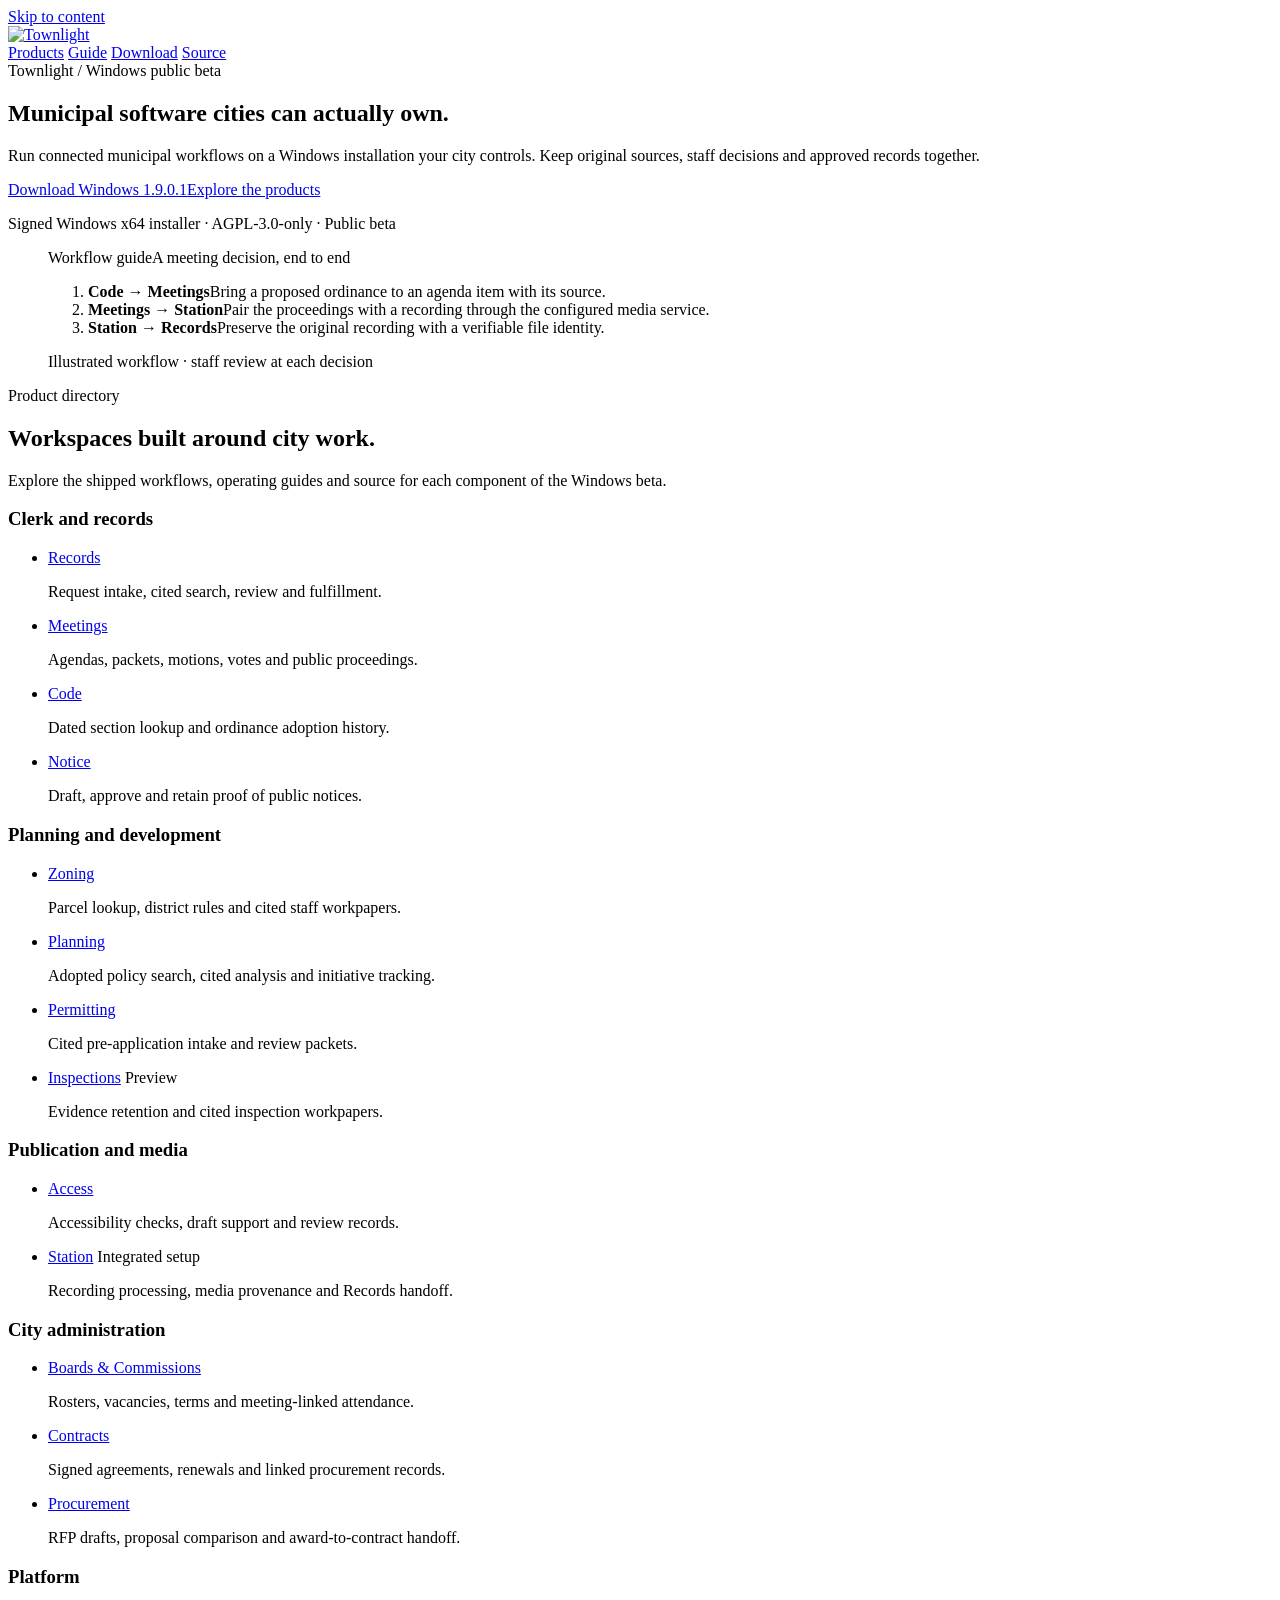
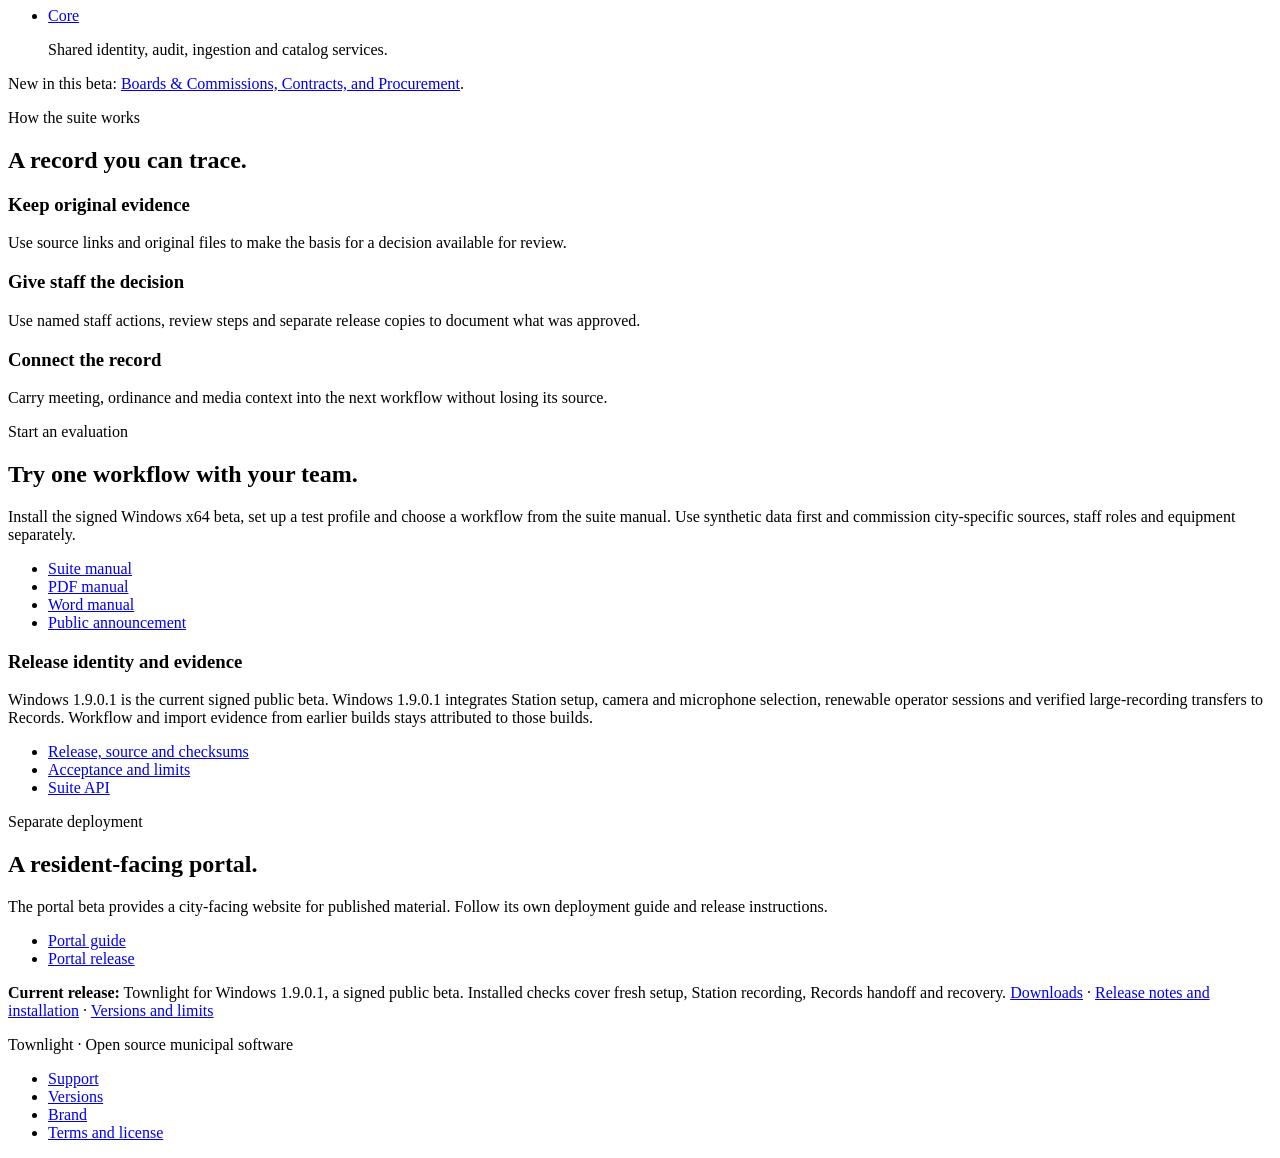
==== commit 43b3d0d9: "docs: publish Windows 1.9.0.1 Station recorder guidance" ====
--- a/docs/beta-1/index.html
+++ b/docs/beta-1/index.html
@@ -24,19 +24,19 @@
       <nav aria-label="Main navigation">
         <a href="/#products">Products</a>
         <a href="/manuals/suite.html">Guide</a>
-        <a href="https://github.com/townlight/townlight/releases/tag/townlight-windows-v1.8.2.1">Download</a>
+        <a href="https://github.com/townlight/townlight/releases/tag/townlight-windows-v1.9.0.1">Download</a>
         <a href="https://github.com/townlight/townlight">Source</a>
       </nav>
     </div>
   </header>
-  <main id="main"><section id="windows-maintenance"><h2>Windows 1.8.2.1 maintenance release</h2><p>Windows 1.8.2.1 packages the staff authorization, explicit database configuration and component metadata corrections. Its exact signed installed checks cover setup, the 1.8.1.1 upgrade, saved staff records, procurement/Contracts handoffs, backup/restore and uninstall retention. Unchanged module and 31-source/34-format import evidence remains attributed to the earlier build that produced it; this is not a new exhaustive test of every module or live provider.</p><p>Windows 1.8.2.1 has signed installed acceptance for fresh setup and an in-place upgrade from Windows 1.8.1.1. Before upgrading, back up city data and settings, close Townlight, run the signed MSI, and reopen it under the same Windows account with the existing %LOCALAPPDATA%\CivicSuite profile. Keep the prior installer and a restore path. Other upgrade paths are unverified. Station uses its separately configured service. The acceptance summary distinguishes new maintenance checks from reused workflow evidence.</p><p><a href="https://github.com/townlight/townlight/releases/tag/townlight-windows-v1.8.2.1">Release and downloads</a> · <a href="https://github.com/townlight/townlight/releases/download/townlight-windows-v1.8.2.1/ACCEPTANCE-Windows-1.8.2.1.md">Acceptance and limits</a></p></section>
+  <main id="main">
   <section class="landing-hero" aria-labelledby="title">
     <div class="landing-wrap hero-layout">
       <div>
         <div class="eyebrow">Townlight / Windows public beta</div>
         <h1 id="title">Municipal software cities can actually own.</h1>
         <p class="hero-copy">Run connected municipal workflows on a Windows installation your city controls. Keep original sources, staff decisions and approved records together.</p>
-        <div class="actions"><a href="https://github.com/townlight/townlight/releases/download/townlight-windows-v1.8.2.1/Townlight-Windows-x64-1.8.2.1.msi" class="button primary">Download Windows 1.8.2.1</a><a href="#products" class="button">Explore the products</a></div>
+        <div class="actions"><a href="https://github.com/townlight/townlight/releases/download/townlight-windows-v1.9.0.1/Townlight-Windows-x64-1.9.0.1.msi" class="button primary">Download Windows 1.9.0.1</a><a href="#products" class="button">Explore the products</a></div>
         <p class="release-line">Signed Windows x64 installer · AGPL-3.0-only · Public beta</p>
       </div>
       <figure class="workflow-sheet">
@@ -57,7 +57,7 @@
       <p class="section-intro">Explore the shipped workflows, operating guides and source for each component of the Windows beta.</p>
       <div class="directory-group"><h3>Clerk and records</h3><ul class="directory-list"><li><a href="/products/records/">Records</a><p>Request intake, cited search, review and fulfillment.</p></li><li><a href="/products/meetings/">Meetings</a><p>Agendas, packets, motions, votes and public proceedings.</p></li><li><a href="/products/code/">Code</a><p>Dated section lookup and ordinance adoption history.</p></li><li><a href="/products/notice/">Notice</a><p>Draft, approve and retain proof of public notices.</p></li></ul></div>
       <div class="directory-group"><h3>Planning and development</h3><ul class="directory-list"><li><a href="/products/zoning/">Zoning</a><p>Parcel lookup, district rules and cited staff workpapers.</p></li><li><a href="/products/planning/">Planning</a><p>Adopted policy search, cited analysis and initiative tracking.</p></li><li><a href="/products/permitting/">Permitting</a><p>Cited pre-application intake and review packets.</p></li><li><a href="/products/inspections/">Inspections</a> <span class="status">Preview</span><p>Evidence retention and cited inspection workpapers.</p></li></ul></div>
-      <div class="directory-group"><h3>Publication and media</h3><ul class="directory-list"><li><a href="/products/access/">Access</a><p>Accessibility checks, draft support and review records.</p></li><li><a href="/products/station/">Station</a> <span class="status">Separate setup</span><p>Recording processing, media provenance and Records handoff.</p></li></ul></div>
+      <div class="directory-group"><h3>Publication and media</h3><ul class="directory-list"><li><a href="/products/access/">Access</a><p>Accessibility checks, draft support and review records.</p></li><li><a href="/products/station/">Station</a> <span class="status">Integrated setup</span><p>Recording processing, media provenance and Records handoff.</p></li></ul></div>
       <div class="directory-group"><h3>City administration</h3><ul class="directory-list"><li><a href="/products/boards/">Boards &amp; Commissions</a><p>Rosters, vacancies, terms and meeting-linked attendance.</p></li><li><a href="/products/contracts/">Contracts</a><p>Signed agreements, renewals and linked procurement records.</p></li><li><a href="/products/procurement/">Procurement</a><p>RFP drafts, proposal comparison and award-to-contract handoff.</p></li></ul></div>
       <div class="directory-group"><h3>Platform</h3><ul class="directory-list"><li><a href="/products/core/">Core</a><p>Shared identity, audit, ingestion and catalog services.</p></li></ul></div>
       <p>New in this beta: <a href="/manuals/windows-staff-workflows.html">Boards &amp; Commissions, Contracts, and Procurement</a>.</p>
@@ -86,8 +86,8 @@
       </div>
       <div class="landing-panel">
         <h3>Release identity and evidence</h3>
-        <p>Windows 1.8.1.1 adds shared meeting imports for 31 source families, with 34 supported source/format pairs. Installed Windows Sandbox checks exercised preview, save and durable readback using public captures and fixtures, plus the documented Townlight handoffs. These checks do not establish automatic discovery on every live portal or a complete retest of every module.</p>
-        <ul class="landing-link-list"><li><a href="https://github.com/townlight/townlight/releases/tag/townlight-windows-v1.8.2.1">Release, source and checksums</a></li><li><a href="https://github.com/townlight/townlight/releases/download/townlight-windows-v1.8.1.1/ACCEPTANCE-Windows-1.8.1.1.md">Acceptance and limits</a></li><li><a href="/api/suite.html">Suite API</a></li></ul>
+        <p>Windows 1.9.0.1 is the current signed public beta. Windows 1.9.0.1 integrates Station setup, camera and microphone selection, renewable operator sessions and verified large-recording transfers to Records. Workflow and import evidence from earlier builds stays attributed to those builds.</p>
+        <ul class="landing-link-list"><li><a href="https://github.com/townlight/townlight/releases/tag/townlight-windows-v1.9.0.1">Release, source and checksums</a></li><li><a href="https://github.com/townlight/townlight/releases/download/townlight-windows-v1.9.0.1/ACCEPTANCE-Windows-1.9.0.1.md">Acceptance and limits</a></li><li><a href="/api/suite.html">Suite API</a></li></ul>
       </div>
     </div>
   </section>
@@ -98,8 +98,7 @@
       <p class="section-intro">The portal beta provides a city-facing website for published material. Follow its own deployment guide and release instructions.</p>
       <ul class="landing-link-list"><li><a href="/manuals/portal.html">Portal guide</a></li><li><a href="https://github.com/townlight/townlight/releases/tag/townlight-beta-1-resident-portal">Portal release</a></li></ul>
     </div>
-  </section>
-  <section id="meeting-imports"><h2>Shared meeting imports · Windows 1.8.1.1</h2><p>Windows 1.8.1.1 adds shared meeting imports for 31 source families, with 34 supported source/format pairs. Installed Windows Sandbox checks exercised preview, save and durable readback using public captures and fixtures, plus the documented Townlight handoffs. These checks do not establish automatic discovery on every live portal or a complete retest of every module.</p><p><a href="https://townlight.github.io/manuals/meeting-imports.html">All 31 sources, formats, operator steps and integration contracts</a> · <a href="https://github.com/townlight/townlight/releases/download/townlight-windows-v1.8.1.1/ACCEPTANCE-Windows-1.8.1.1.md">Installed acceptance and limits</a>.</p><p>Windows 1.8.2.1 has signed installed acceptance for fresh setup and an in-place upgrade from Windows 1.8.1.1. Before upgrading, back up city data and settings, close Townlight, run the signed MSI, and reopen it under the same Windows account with the existing %LOCALAPPDATA%\CivicSuite profile. Keep the prior installer and a restore path. Other upgrade paths are unverified. Station uses its separately configured service. The acceptance summary distinguishes new maintenance checks from reused workflow evidence.</p><p>Windows 1.8.2.1 contains Townlight Runtime 0.3.2 and Meetings 1.0.6, including corrected version displays.</p></section></main>
+  </section></main><aside class="release-note" aria-label="Current release"><p><strong>Current release:</strong> Townlight for Windows 1.9.0.1, a signed public beta. Installed checks cover fresh setup, Station recording, Records handoff and recovery. <a href="https://github.com/townlight/townlight/releases/tag/townlight-windows-v1.9.0.1">Downloads</a> · <a href="/announcement.html">Release notes and installation</a> · <a href="/versions.html">Versions and limits</a></p></aside>
   <footer class="landing-footer">
     <div class="landing-wrap">
       <span>Townlight · Open source municipal software</span>
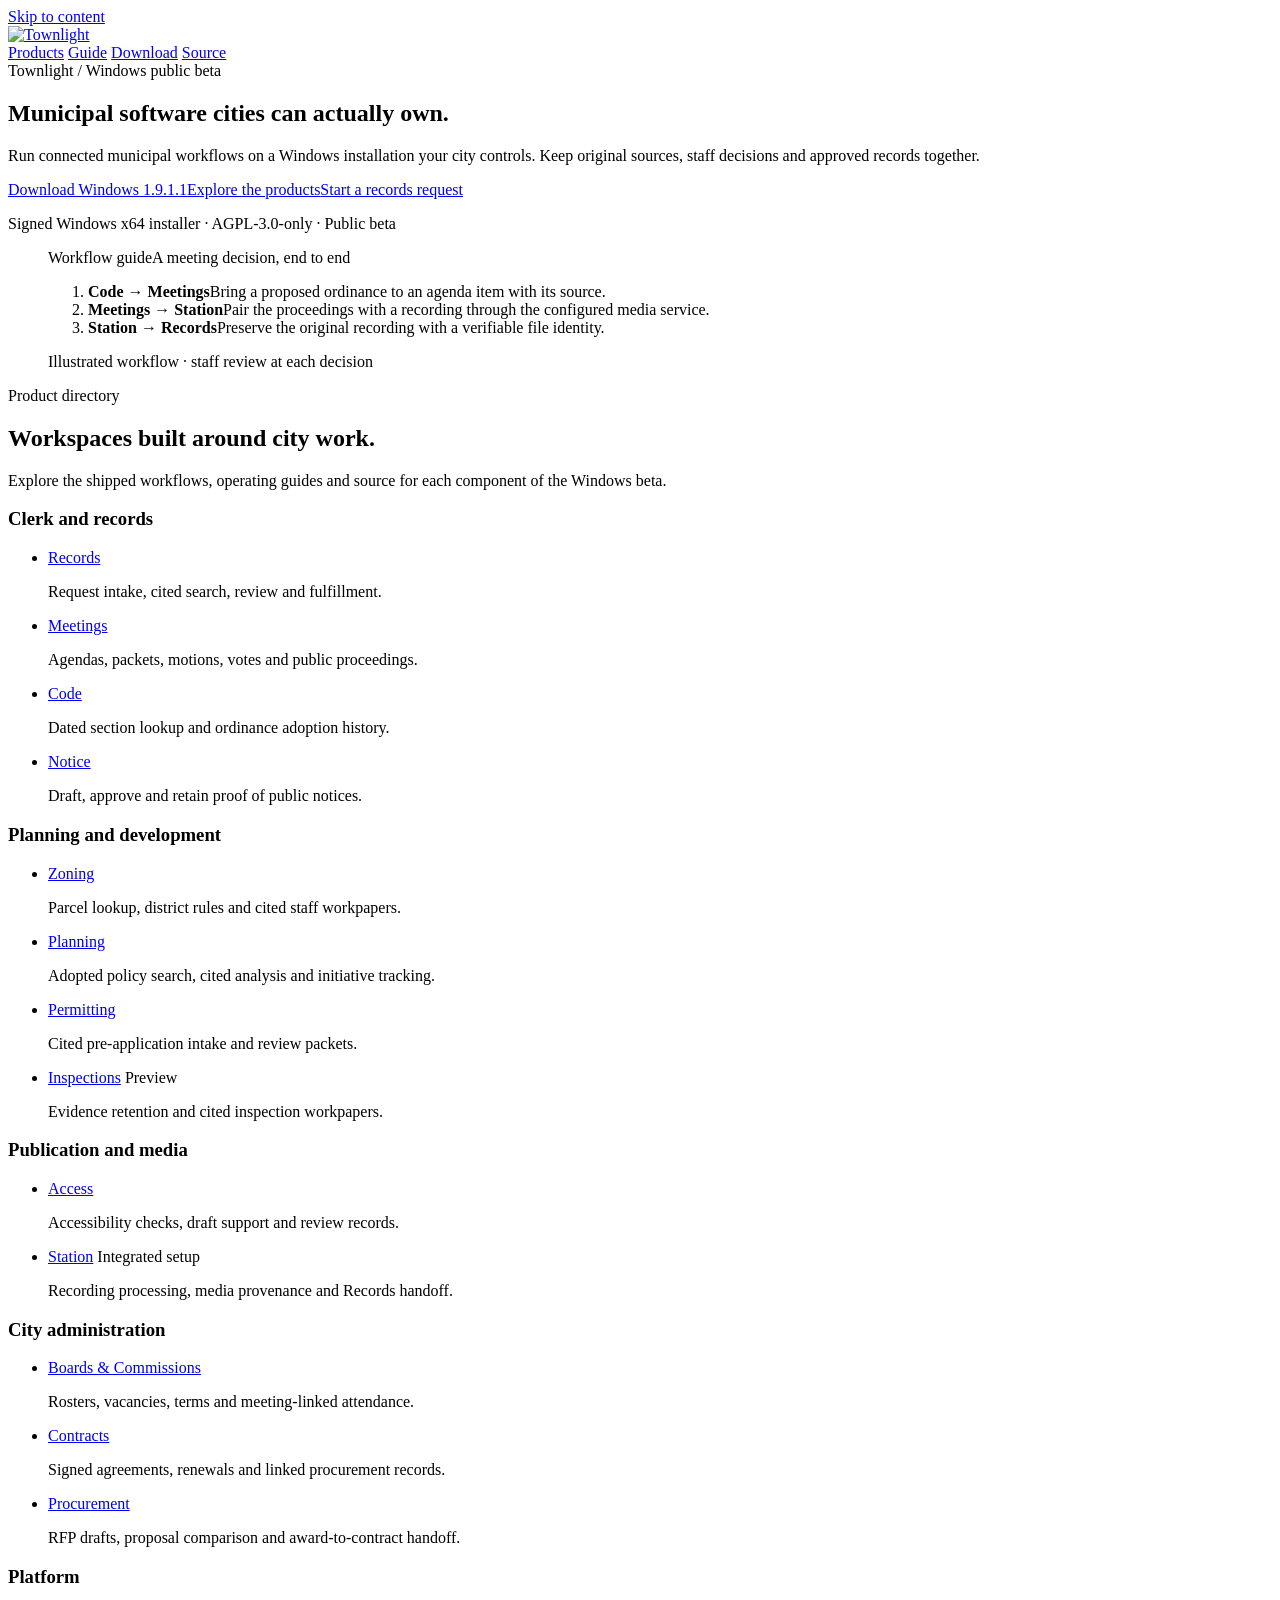
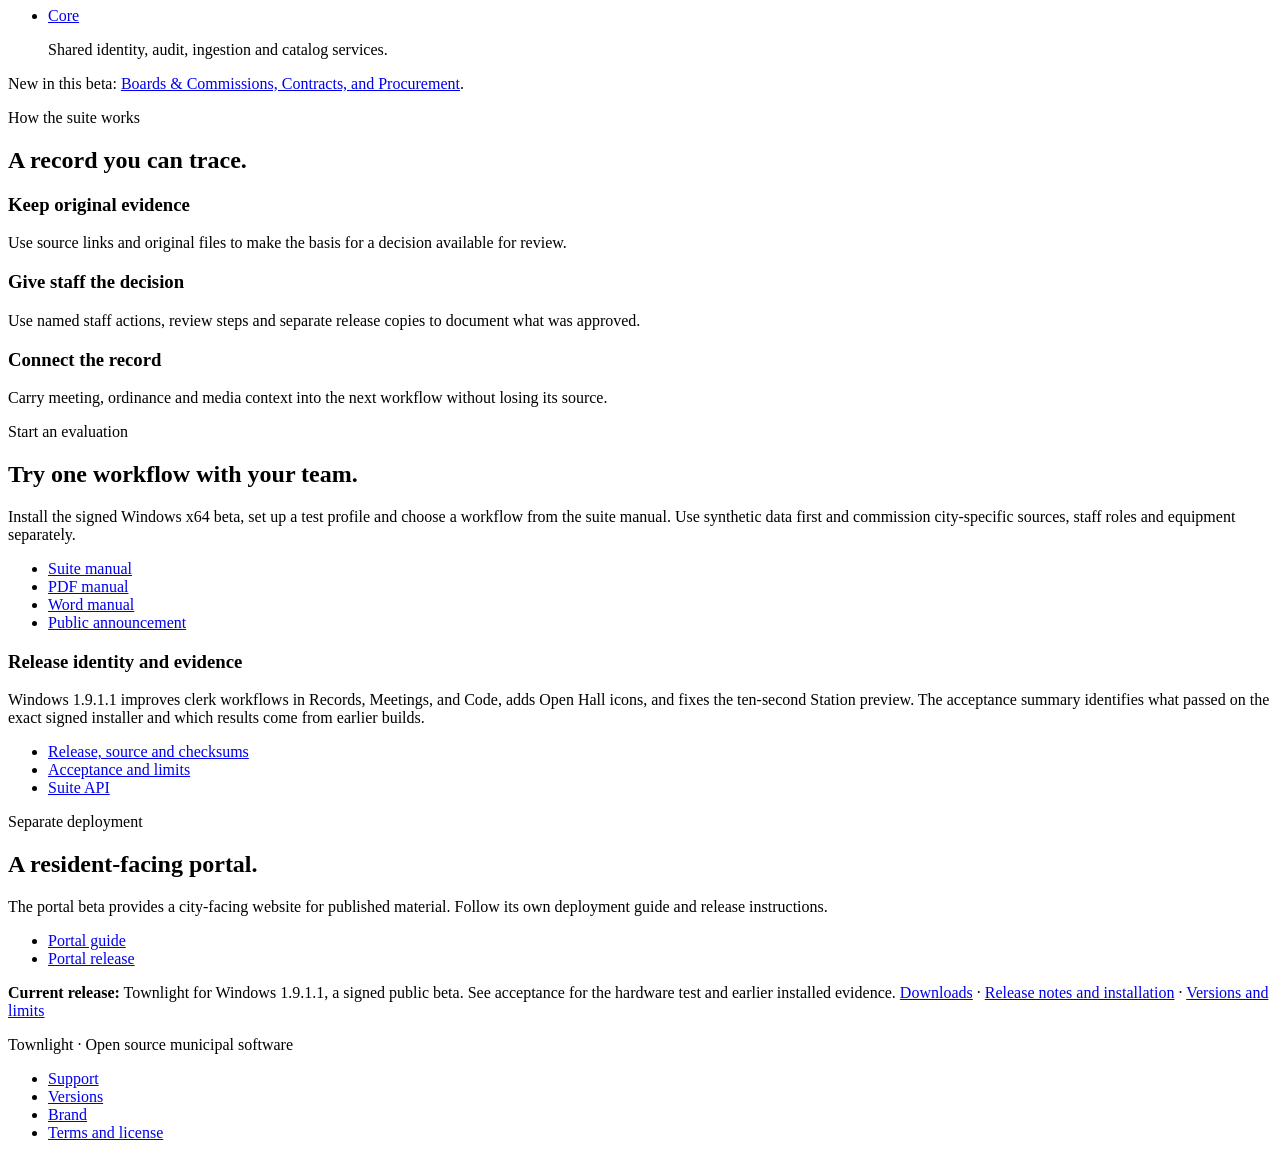
==== commit b29c055b: "docs: update Windows release links and guidance to 1.9.1.1" ====
--- a/docs/beta-1/index.html
+++ b/docs/beta-1/index.html
@@ -24,7 +24,7 @@
       <nav aria-label="Main navigation">
         <a href="/#products">Products</a>
         <a href="/manuals/suite.html">Guide</a>
-        <a href="https://github.com/townlight/townlight/releases/tag/townlight-windows-v1.9.0.1">Download</a>
+        <a href="https://github.com/townlight/townlight/releases/tag/townlight-windows-v1.9.1.1">Download</a>
         <a href="https://github.com/townlight/townlight">Source</a>
       </nav>
     </div>
@@ -36,7 +36,7 @@
         <div class="eyebrow">Townlight / Windows public beta</div>
         <h1 id="title">Municipal software cities can actually own.</h1>
         <p class="hero-copy">Run connected municipal workflows on a Windows installation your city controls. Keep original sources, staff decisions and approved records together.</p>
-        <div class="actions"><a href="https://github.com/townlight/townlight/releases/download/townlight-windows-v1.9.0.1/Townlight-Windows-x64-1.9.0.1.msi" class="button primary">Download Windows 1.9.0.1</a><a href="#products" class="button">Explore the products</a></div>
+        <div class="actions"><a href="https://github.com/townlight/townlight/releases/download/townlight-windows-v1.9.1.1/Townlight-Windows-x64-1.9.1.1.msi" class="button primary">Download Windows 1.9.1.1</a><a href="#products" class="button">Explore the products</a><a href="/manuals/records.html#daily-workflow" class="button">Start a records request</a></div>
         <p class="release-line">Signed Windows x64 installer · AGPL-3.0-only · Public beta</p>
       </div>
       <figure class="workflow-sheet">
@@ -86,8 +86,8 @@
       </div>
       <div class="landing-panel">
         <h3>Release identity and evidence</h3>
-        <p>Windows 1.9.0.1 is the current signed public beta. Windows 1.9.0.1 integrates Station setup, camera and microphone selection, renewable operator sessions and verified large-recording transfers to Records. Workflow and import evidence from earlier builds stays attributed to those builds.</p>
-        <ul class="landing-link-list"><li><a href="https://github.com/townlight/townlight/releases/tag/townlight-windows-v1.9.0.1">Release, source and checksums</a></li><li><a href="https://github.com/townlight/townlight/releases/download/townlight-windows-v1.9.0.1/ACCEPTANCE-Windows-1.9.0.1.md">Acceptance and limits</a></li><li><a href="/api/suite.html">Suite API</a></li></ul>
+        <p>Windows 1.9.1.1 improves clerk workflows in Records, Meetings, and Code, adds Open Hall icons, and fixes the ten-second Station preview. The acceptance summary identifies what passed on the exact signed installer and which results come from earlier builds.</p>
+        <ul class="landing-link-list"><li><a href="https://github.com/townlight/townlight/releases/tag/townlight-windows-v1.9.1.1">Release, source and checksums</a></li><li><a href="https://github.com/townlight/townlight/releases/download/townlight-windows-v1.9.1.1/ACCEPTANCE-Windows-1.9.1.1.md">Acceptance and limits</a></li><li><a href="/api/suite.html">Suite API</a></li></ul>
       </div>
     </div>
   </section>
@@ -98,7 +98,9 @@
       <p class="section-intro">The portal beta provides a city-facing website for published material. Follow its own deployment guide and release instructions.</p>
       <ul class="landing-link-list"><li><a href="/manuals/portal.html">Portal guide</a></li><li><a href="https://github.com/townlight/townlight/releases/tag/townlight-beta-1-resident-portal">Portal release</a></li></ul>
     </div>
-  </section></main><aside class="release-note" aria-label="Current release"><p><strong>Current release:</strong> Townlight for Windows 1.9.0.1, a signed public beta. Installed checks cover fresh setup, Station recording, Records handoff and recovery. <a href="https://github.com/townlight/townlight/releases/tag/townlight-windows-v1.9.0.1">Downloads</a> · <a href="/announcement.html">Release notes and installation</a> · <a href="/versions.html">Versions and limits</a></p></aside>
+  </section>
+  </main>
+<aside class="release-note" aria-label="Current release"><p><strong>Current release:</strong> Townlight for Windows 1.9.1.1, a signed public beta. See acceptance for the hardware test and earlier installed evidence. <a href="https://github.com/townlight/townlight/releases/tag/townlight-windows-v1.9.1.1">Downloads</a> · <a href="/announcement.html">Release notes and installation</a> · <a href="/versions.html">Versions and limits</a></p></aside>
   <footer class="landing-footer">
     <div class="landing-wrap">
       <span>Townlight · Open source municipal software</span>
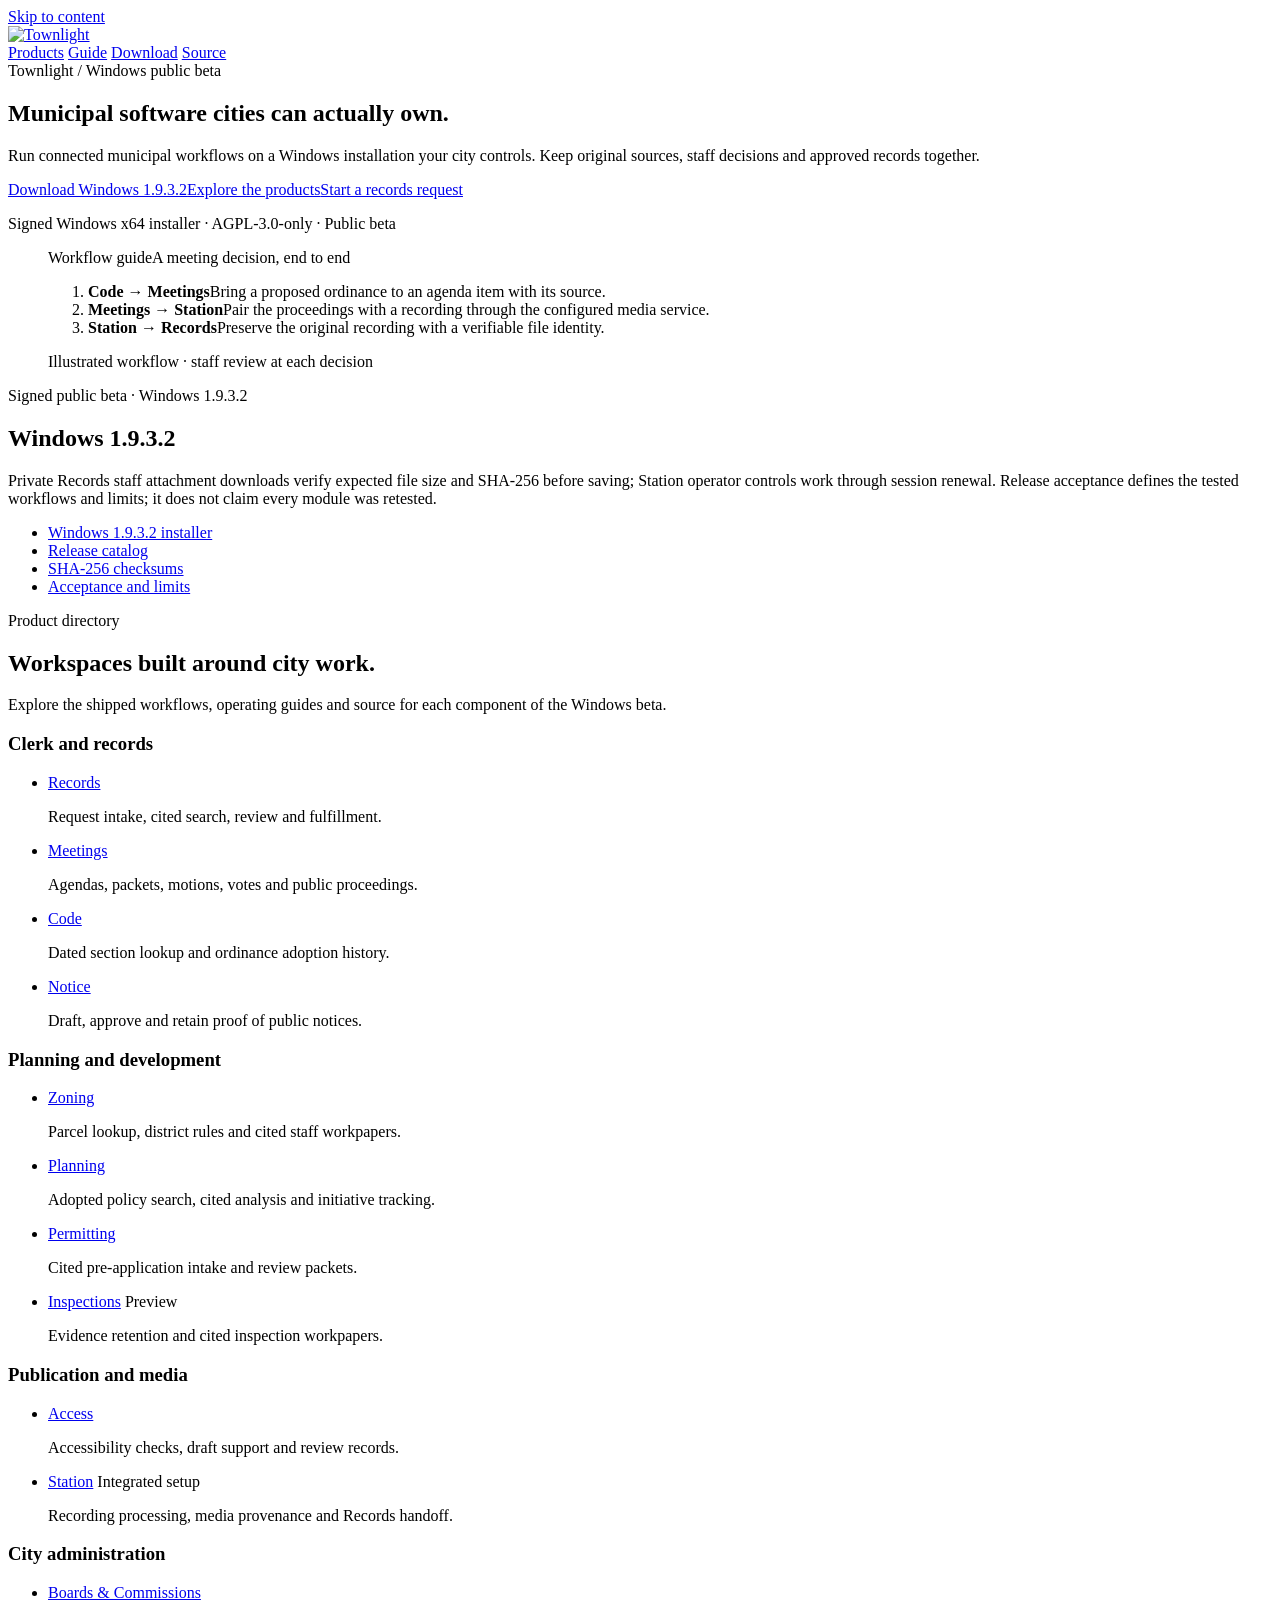
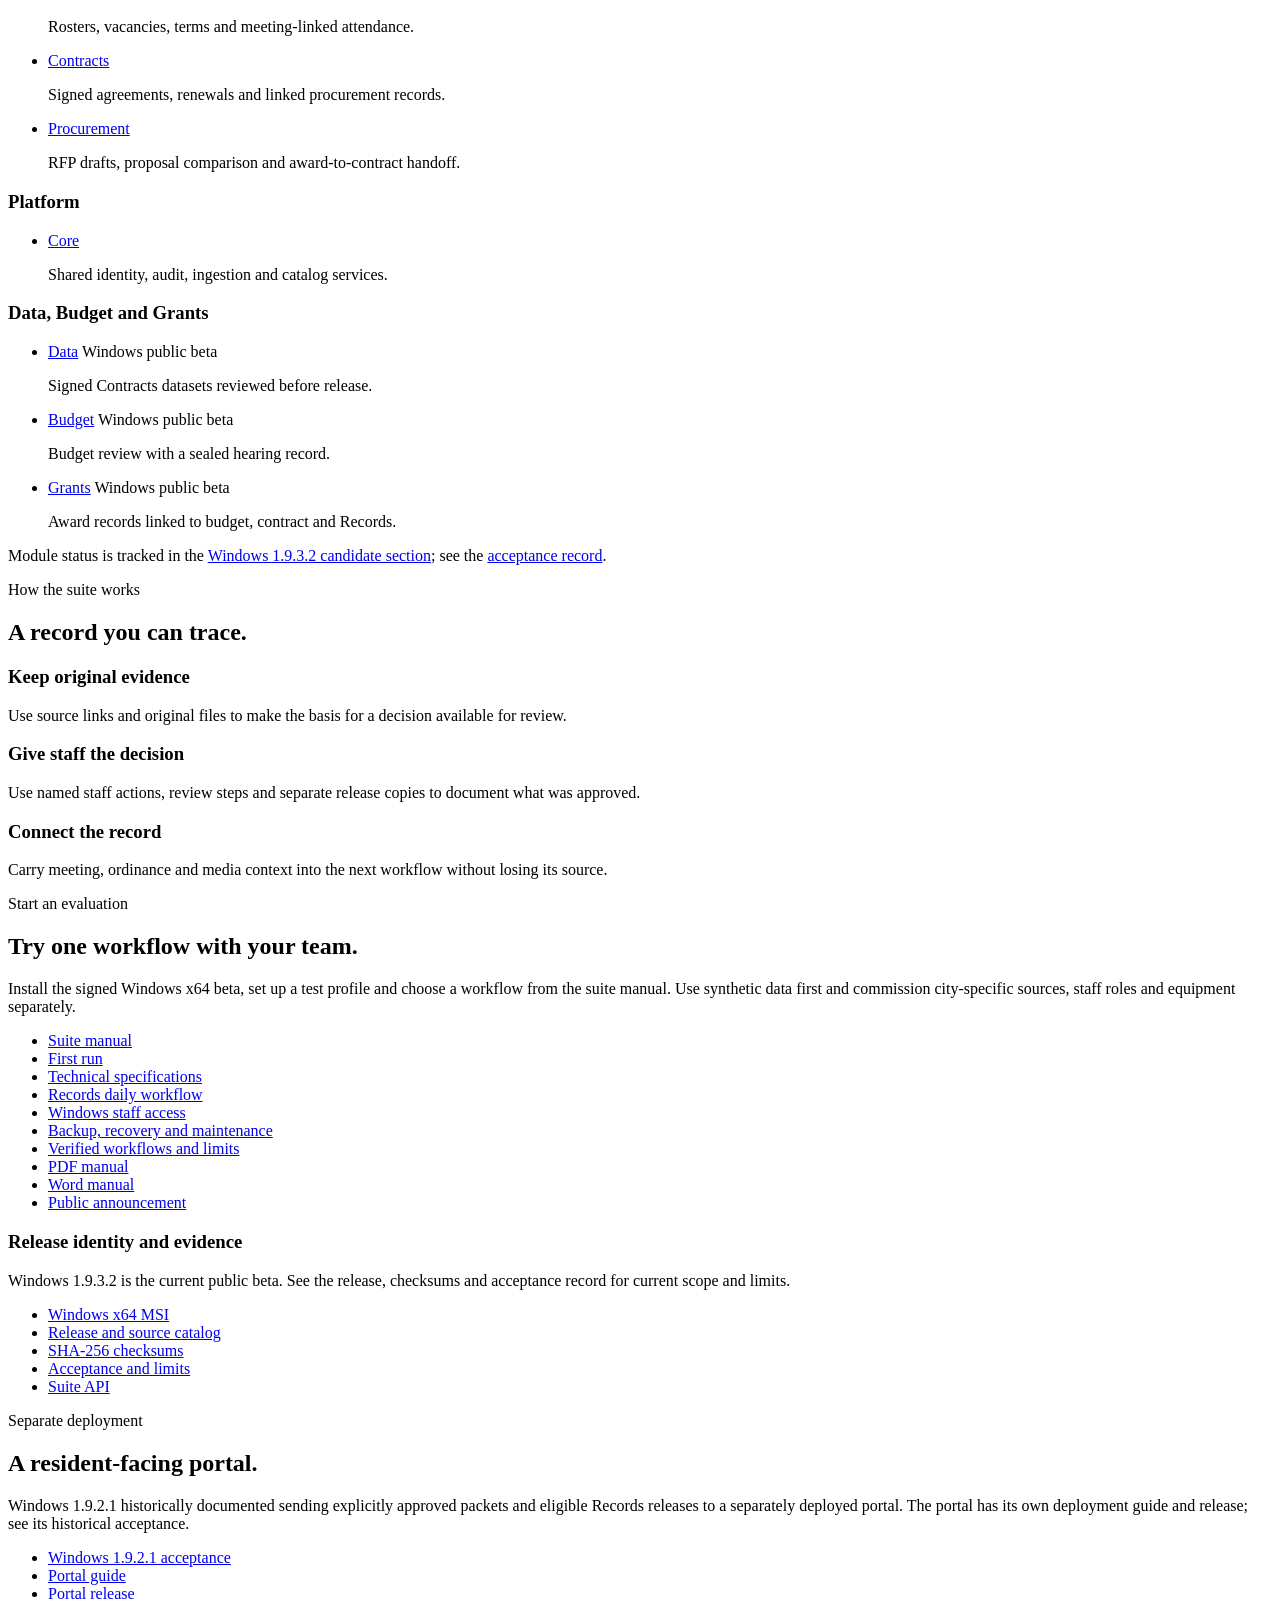
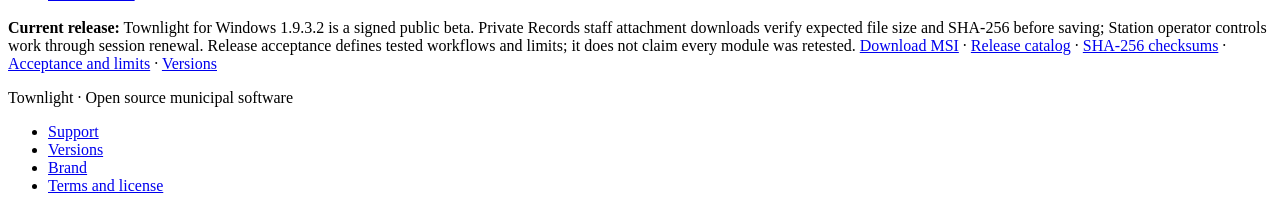
==== commit 9783f444: "Align public documentation with Windows 1.9.3.2" ====
--- a/docs/beta-1/index.html
+++ b/docs/beta-1/index.html
@@ -9,22 +9,22 @@
   <meta property="og:title" content="Townlight | Municipal software cities can own">
   <meta property="og:description" content="Run connected municipal workflows on a Windows installation your city controls. Keep original sources, staff decisions and approved records together.">
   <meta property="og:image" content="https://townlight.github.io/brand/png/townlight-hall-social-preview.png">
-  <link rel="icon" href="/brand/favicon.svg" type="image/svg+xml">
-  <link rel="apple-touch-icon" href="/brand/png/townlight-hall-app-icon-180.png">
-  <link rel="stylesheet" href="/assets/site.css">
-  <link rel="stylesheet" href="/assets/landing.css">
+  <link rel="icon" href="https://townlight.github.io/brand/favicon.svg" type="image/svg+xml">
+  <link rel="apple-touch-icon" href="https://townlight.github.io/brand/png/townlight-hall-app-icon-180.png">
+  <link rel="stylesheet" href="https://townlight.github.io/assets/site.css">
+  <link rel="stylesheet" href="https://townlight.github.io/assets/landing.css">
 </head>
 <body class="landing">
   <a class="skip" href="#main">Skip to content</a>
   <header class="masthead">
     <div class="landing-wrap masthead-inner">
-      <a href="/" aria-label="Townlight home">
-        <img src="/brand/svg/townlight-hall-lockup.svg" alt="Townlight" width="161" height="34">
+      <a href="https://townlight.github.io/" aria-label="Townlight home">
+        <img src="https://townlight.github.io/brand/svg/townlight-hall-lockup.svg" alt="Townlight" width="161" height="34">
       </a>
       <nav aria-label="Main navigation">
-        <a href="/#products">Products</a>
-        <a href="/manuals/suite.html">Guide</a>
-        <a href="https://github.com/townlight/townlight/releases/tag/townlight-windows-v1.9.1.1">Download</a>
+        <a href="https://townlight.github.io/#products">Products</a>
+        <a href="https://townlight.github.io/manuals/suite.html">Guide</a>
+        <a href="https://github.com/townlight/townlight/releases/download/townlight-windows-v1.9.3.2/Townlight-Windows-x64-1.9.3.2.msi">Download</a>
         <a href="https://github.com/townlight/townlight">Source</a>
       </nav>
     </div>
@@ -36,7 +36,7 @@
         <div class="eyebrow">Townlight / Windows public beta</div>
         <h1 id="title">Municipal software cities can actually own.</h1>
         <p class="hero-copy">Run connected municipal workflows on a Windows installation your city controls. Keep original sources, staff decisions and approved records together.</p>
-        <div class="actions"><a href="https://github.com/townlight/townlight/releases/download/townlight-windows-v1.9.1.1/Townlight-Windows-x64-1.9.1.1.msi" class="button primary">Download Windows 1.9.1.1</a><a href="#products" class="button">Explore the products</a><a href="/manuals/records.html#daily-workflow" class="button">Start a records request</a></div>
+        <div class="actions"><a href="https://github.com/townlight/townlight/releases/download/townlight-windows-v1.9.3.2/Townlight-Windows-x64-1.9.3.2.msi" class="button primary">Download Windows 1.9.3.2</a><a href="#products" class="button">Explore the products</a><a href="https://townlight.github.io/manuals/records.html#daily-workflow" class="button">Start a records request</a></div>
         <p class="release-line">Signed Windows x64 installer · AGPL-3.0-only · Public beta</p>
       </div>
       <figure class="workflow-sheet">
@@ -50,17 +50,27 @@
     </figure>
     </div>
   </section>
+  <section class="landing-section landing-band" aria-labelledby="candidate-home">
+    <div class="landing-wrap">
+      <div class="eyebrow">Signed public beta · Windows 1.9.3.2</div>
+      <h2 id="candidate-home">Windows 1.9.3.2</h2>
+
+      <p class="section-intro">Private Records staff attachment downloads verify expected file size and SHA-256 before saving; Station operator controls work through session renewal. Release acceptance defines the tested workflows and limits; it does not claim every module was retested.</p>
+      <ul class="landing-link-list"><li><a href="https://github.com/townlight/townlight/releases/download/townlight-windows-v1.9.3.2/Townlight-Windows-x64-1.9.3.2.msi">Windows 1.9.3.2 installer</a></li><li><a href="https://github.com/townlight/townlight/releases/tag/townlight-windows-v1.9.3.2">Release catalog</a></li><li><a href="https://github.com/townlight/townlight/releases/download/townlight-windows-v1.9.3.2/SHA256SUMS-Windows-1.9.3.2.txt">SHA-256 checksums</a></li><li><a href="https://github.com/townlight/townlight/releases/download/townlight-windows-v1.9.3.2/ACCEPTANCE-Windows-1.9.3.2.md">Acceptance and limits</a></li></ul>
+    </div>
+  </section>
   <section class="landing-section" id="products" aria-labelledby="product-title">
     <div class="landing-wrap">
       <div class="eyebrow">Product directory</div>
       <h2 id="product-title">Workspaces built around city work.</h2>
       <p class="section-intro">Explore the shipped workflows, operating guides and source for each component of the Windows beta.</p>
-      <div class="directory-group"><h3>Clerk and records</h3><ul class="directory-list"><li><a href="/products/records/">Records</a><p>Request intake, cited search, review and fulfillment.</p></li><li><a href="/products/meetings/">Meetings</a><p>Agendas, packets, motions, votes and public proceedings.</p></li><li><a href="/products/code/">Code</a><p>Dated section lookup and ordinance adoption history.</p></li><li><a href="/products/notice/">Notice</a><p>Draft, approve and retain proof of public notices.</p></li></ul></div>
-      <div class="directory-group"><h3>Planning and development</h3><ul class="directory-list"><li><a href="/products/zoning/">Zoning</a><p>Parcel lookup, district rules and cited staff workpapers.</p></li><li><a href="/products/planning/">Planning</a><p>Adopted policy search, cited analysis and initiative tracking.</p></li><li><a href="/products/permitting/">Permitting</a><p>Cited pre-application intake and review packets.</p></li><li><a href="/products/inspections/">Inspections</a> <span class="status">Preview</span><p>Evidence retention and cited inspection workpapers.</p></li></ul></div>
-      <div class="directory-group"><h3>Publication and media</h3><ul class="directory-list"><li><a href="/products/access/">Access</a><p>Accessibility checks, draft support and review records.</p></li><li><a href="/products/station/">Station</a> <span class="status">Integrated setup</span><p>Recording processing, media provenance and Records handoff.</p></li></ul></div>
-      <div class="directory-group"><h3>City administration</h3><ul class="directory-list"><li><a href="/products/boards/">Boards &amp; Commissions</a><p>Rosters, vacancies, terms and meeting-linked attendance.</p></li><li><a href="/products/contracts/">Contracts</a><p>Signed agreements, renewals and linked procurement records.</p></li><li><a href="/products/procurement/">Procurement</a><p>RFP drafts, proposal comparison and award-to-contract handoff.</p></li></ul></div>
-      <div class="directory-group"><h3>Platform</h3><ul class="directory-list"><li><a href="/products/core/">Core</a><p>Shared identity, audit, ingestion and catalog services.</p></li></ul></div>
-      <p>New in this beta: <a href="/manuals/windows-staff-workflows.html">Boards &amp; Commissions, Contracts, and Procurement</a>.</p>
+      <div class="directory-group"><h3>Clerk and records</h3><ul class="directory-list"><li><a href="https://townlight.github.io/products/records/">Records</a><p>Request intake, cited search, review and fulfillment.</p></li><li><a href="https://townlight.github.io/products/meetings/">Meetings</a><p>Agendas, packets, motions, votes and public proceedings.</p></li><li><a href="https://townlight.github.io/products/code/">Code</a><p>Dated section lookup and ordinance adoption history.</p></li><li><a href="https://townlight.github.io/products/notice/">Notice</a><p>Draft, approve and retain proof of public notices.</p></li></ul></div>
+      <div class="directory-group"><h3>Planning and development</h3><ul class="directory-list"><li><a href="https://townlight.github.io/products/zoning/">Zoning</a><p>Parcel lookup, district rules and cited staff workpapers.</p></li><li><a href="https://townlight.github.io/products/planning/">Planning</a><p>Adopted policy search, cited analysis and initiative tracking.</p></li><li><a href="https://townlight.github.io/products/permitting/">Permitting</a><p>Cited pre-application intake and review packets.</p></li><li><a href="https://townlight.github.io/products/inspections/">Inspections</a> <span class="status">Preview</span><p>Evidence retention and cited inspection workpapers.</p></li></ul></div>
+      <div class="directory-group"><h3>Publication and media</h3><ul class="directory-list"><li><a href="https://townlight.github.io/products/access/">Access</a><p>Accessibility checks, draft support and review records.</p></li><li><a href="https://townlight.github.io/products/station/">Station</a> <span class="status">Integrated setup</span><p>Recording processing, media provenance and Records handoff.</p></li></ul></div>
+      <div class="directory-group"><h3>City administration</h3><ul class="directory-list"><li><a href="https://townlight.github.io/products/boards/">Boards &amp; Commissions</a><p>Rosters, vacancies, terms and meeting-linked attendance.</p></li><li><a href="https://townlight.github.io/products/contracts/">Contracts</a><p>Signed agreements, renewals and linked procurement records.</p></li><li><a href="https://townlight.github.io/products/procurement/">Procurement</a><p>RFP drafts, proposal comparison and award-to-contract handoff.</p></li></ul></div>
+      <div class="directory-group"><h3>Platform</h3><ul class="directory-list"><li><a href="https://townlight.github.io/products/core/">Core</a><p>Shared identity, audit, ingestion and catalog services.</p></li></ul></div>
+      <div class="directory-group"><h3>Data, Budget and Grants</h3><ul class="directory-list"><li><a href="https://townlight.github.io/products/data/">Data</a> <span class="status">Windows public beta</span><p>Signed Contracts datasets reviewed before release.</p></li><li><a href="https://townlight.github.io/products/budget/">Budget</a> <span class="status">Windows public beta</span><p>Budget review with a sealed hearing record.</p></li><li><a href="https://townlight.github.io/products/grants/">Grants</a> <span class="status">Windows public beta</span><p>Award records linked to budget, contract and Records.</p></li></ul></div>
+      <p>Module status is tracked in the <a href="https://townlight.github.io/versions.html#candidate-1.9.3.2">Windows 1.9.3.2 candidate section</a>; see the <a href="https://github.com/townlight/townlight/releases/download/townlight-windows-v1.9.3.2/ACCEPTANCE-Windows-1.9.3.2.md">acceptance record</a>.</p>
     </div>
   </section>
   <div class="landing-band">
@@ -82,12 +92,12 @@
         <div class="eyebrow">Start an evaluation</div>
         <h2 id="evaluate">Try one workflow with your team.</h2>
         <p>Install the signed Windows x64 beta, set up a test profile and choose a workflow from the suite manual. Use synthetic data first and commission city-specific sources, staff roles and equipment separately.</p>
-        <ul class="landing-link-list"><li><a href="/manuals/suite.html">Suite manual</a></li><li><a href="/pdf/Townlight-Suite-Manual-Beta-1.pdf">PDF manual</a></li><li><a href="/docx/Townlight-Suite-Manual-Beta-1.docx">Word manual</a></li><li><a href="/announcement.html">Public announcement</a></li></ul>
+        <ul class="landing-link-list"><li><a href="https://townlight.github.io/manuals/suite.html">Suite manual</a></li><li><a href="https://townlight.github.io/manuals/suite.html#first-run">First run</a></li><li><a href="https://townlight.github.io/manuals/suite.html#technical-specifications">Technical specifications</a></li><li><a href="https://townlight.github.io/manuals/records.html#daily-workflow">Records daily workflow</a></li><li><a href="https://townlight.github.io/manuals/windows-staff-workflows.html#staff-access">Windows staff access</a></li><li><a href="https://townlight.github.io/manuals/suite.html#backup-recovery-and-maintenance">Backup, recovery and maintenance</a></li><li><a href="https://townlight.github.io/manuals/suite.html#verified-workflows-and-limits">Verified workflows and limits</a></li><li><a href="https://townlight.github.io/pdf/Townlight-Suite-Manual-Beta-1.pdf">PDF manual</a></li><li><a href="https://townlight.github.io/docx/Townlight-Suite-Manual-Beta-1.docx">Word manual</a></li><li><a href="https://townlight.github.io/announcement.html">Public announcement</a></li></ul>
       </div>
       <div class="landing-panel">
         <h3>Release identity and evidence</h3>
-        <p>Windows 1.9.1.1 improves clerk workflows in Records, Meetings, and Code, adds Open Hall icons, and fixes the ten-second Station preview. The acceptance summary identifies what passed on the exact signed installer and which results come from earlier builds.</p>
-        <ul class="landing-link-list"><li><a href="https://github.com/townlight/townlight/releases/tag/townlight-windows-v1.9.1.1">Release, source and checksums</a></li><li><a href="https://github.com/townlight/townlight/releases/download/townlight-windows-v1.9.1.1/ACCEPTANCE-Windows-1.9.1.1.md">Acceptance and limits</a></li><li><a href="/api/suite.html">Suite API</a></li></ul>
+        <p>Windows 1.9.3.2 is the current public beta. See the release, checksums and acceptance record for current scope and limits.</p>
+        <ul class="landing-link-list"><li><a href="https://github.com/townlight/townlight/releases/download/townlight-windows-v1.9.3.2/Townlight-Windows-x64-1.9.3.2.msi">Windows x64 MSI</a></li><li><a href="https://github.com/townlight/townlight/releases/tag/townlight-windows-v1.9.3.2">Release and source catalog</a></li><li><a href="https://github.com/townlight/townlight/releases/download/townlight-windows-v1.9.3.2/SHA256SUMS-Windows-1.9.3.2.txt">SHA-256 checksums</a></li><li><a href="https://github.com/townlight/townlight/releases/download/townlight-windows-v1.9.3.2/ACCEPTANCE-Windows-1.9.3.2.md">Acceptance and limits</a></li><li><a href="https://townlight.github.io/api/suite.html">Suite API</a></li></ul>
       </div>
     </div>
   </section>
@@ -95,16 +105,16 @@
     <div class="landing-wrap">
       <div class="eyebrow">Separate deployment</div>
       <h2 id="portal">A resident-facing portal.</h2>
-      <p class="section-intro">The portal beta provides a city-facing website for published material. Follow its own deployment guide and release instructions.</p>
-      <ul class="landing-link-list"><li><a href="/manuals/portal.html">Portal guide</a></li><li><a href="https://github.com/townlight/townlight/releases/tag/townlight-beta-1-resident-portal">Portal release</a></li></ul>
+      <p class="section-intro">Windows 1.9.2.1 historically documented sending explicitly approved packets and eligible Records releases to a separately deployed portal. The portal has its own deployment guide and release; see its historical acceptance.</p>
+      <ul class="landing-link-list"><li><a href="https://github.com/townlight/townlight/releases/download/townlight-windows-v1.9.2.1/ACCEPTANCE-Windows-1.9.2.1.md">Windows 1.9.2.1 acceptance</a></li><li><a href="https://townlight.github.io/manuals/portal.html">Portal guide</a></li><li><a href="https://github.com/townlight/townlight/releases/tag/townlight-beta-1-resident-portal">Portal release</a></li></ul>
     </div>
   </section>
   </main>
-<aside class="release-note" aria-label="Current release"><p><strong>Current release:</strong> Townlight for Windows 1.9.1.1, a signed public beta. See acceptance for the hardware test and earlier installed evidence. <a href="https://github.com/townlight/townlight/releases/tag/townlight-windows-v1.9.1.1">Downloads</a> · <a href="/announcement.html">Release notes and installation</a> · <a href="/versions.html">Versions and limits</a></p></aside>
+<aside class="release-note" aria-label="Current release"><p><strong>Current release:</strong> Townlight for Windows 1.9.3.2 is a signed public beta. Private Records staff attachment downloads verify expected file size and SHA-256 before saving; Station operator controls work through session renewal. Release acceptance defines tested workflows and limits; it does not claim every module was retested. <a href="https://github.com/townlight/townlight/releases/download/townlight-windows-v1.9.3.2/Townlight-Windows-x64-1.9.3.2.msi">Download MSI</a> · <a href="https://github.com/townlight/townlight/releases/tag/townlight-windows-v1.9.3.2">Release catalog</a> · <a href="https://github.com/townlight/townlight/releases/download/townlight-windows-v1.9.3.2/SHA256SUMS-Windows-1.9.3.2.txt">SHA-256 checksums</a> · <a href="https://github.com/townlight/townlight/releases/download/townlight-windows-v1.9.3.2/ACCEPTANCE-Windows-1.9.3.2.md">Acceptance and limits</a> · <a href="https://townlight.github.io/versions.html">Versions</a></p></aside>
   <footer class="landing-footer">
     <div class="landing-wrap">
       <span>Townlight · Open source municipal software</span>
-      <ul class="landing-link-list"><li><a href="/support.html">Support</a></li><li><a href="/versions.html">Versions</a></li><li><a href="/brand/">Brand</a></li><li><a href="/terms.html">Terms and license</a></li></ul>
+      <ul class="landing-link-list"><li><a href="https://townlight.github.io/support.html">Support</a></li><li><a href="https://townlight.github.io/versions.html">Versions</a></li><li><a href="https://townlight.github.io/brand/">Brand</a></li><li><a href="https://townlight.github.io/terms.html">Terms and license</a></li></ul>
     </div>
   </footer>
 </body>
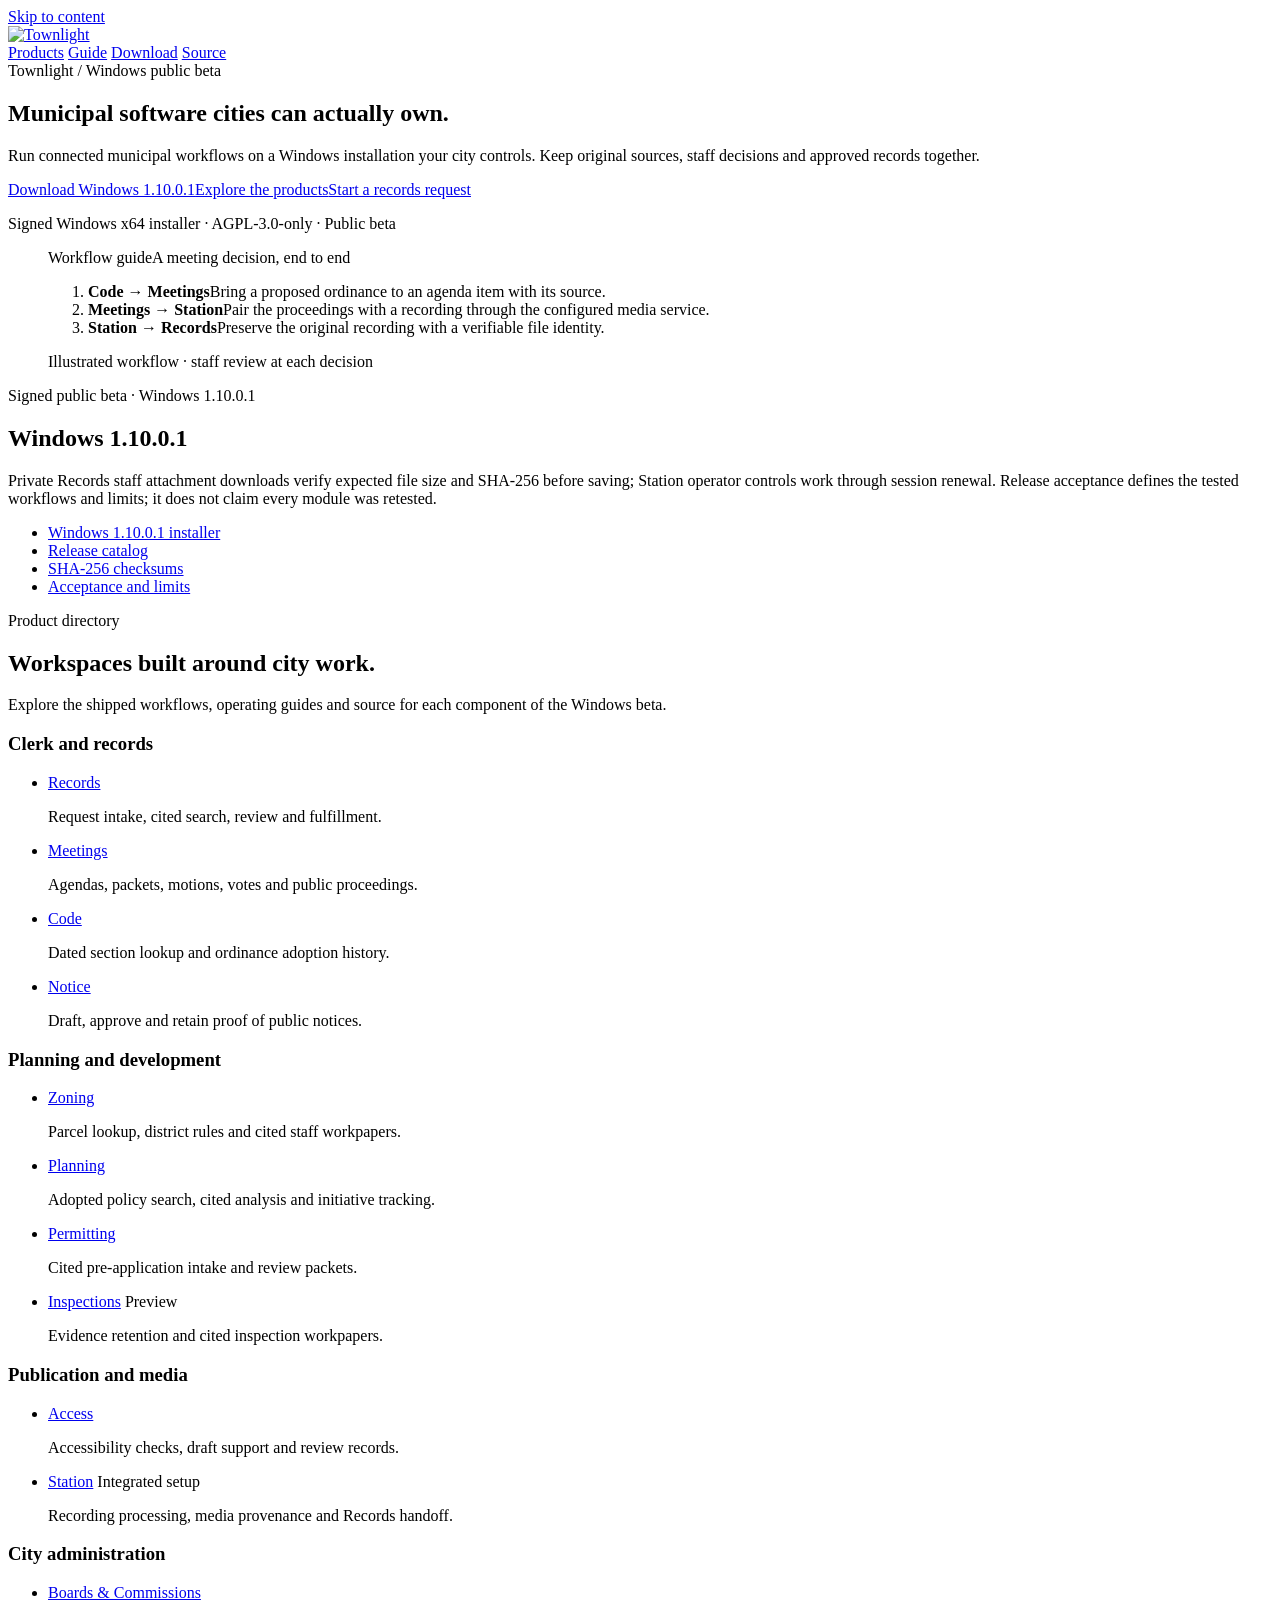
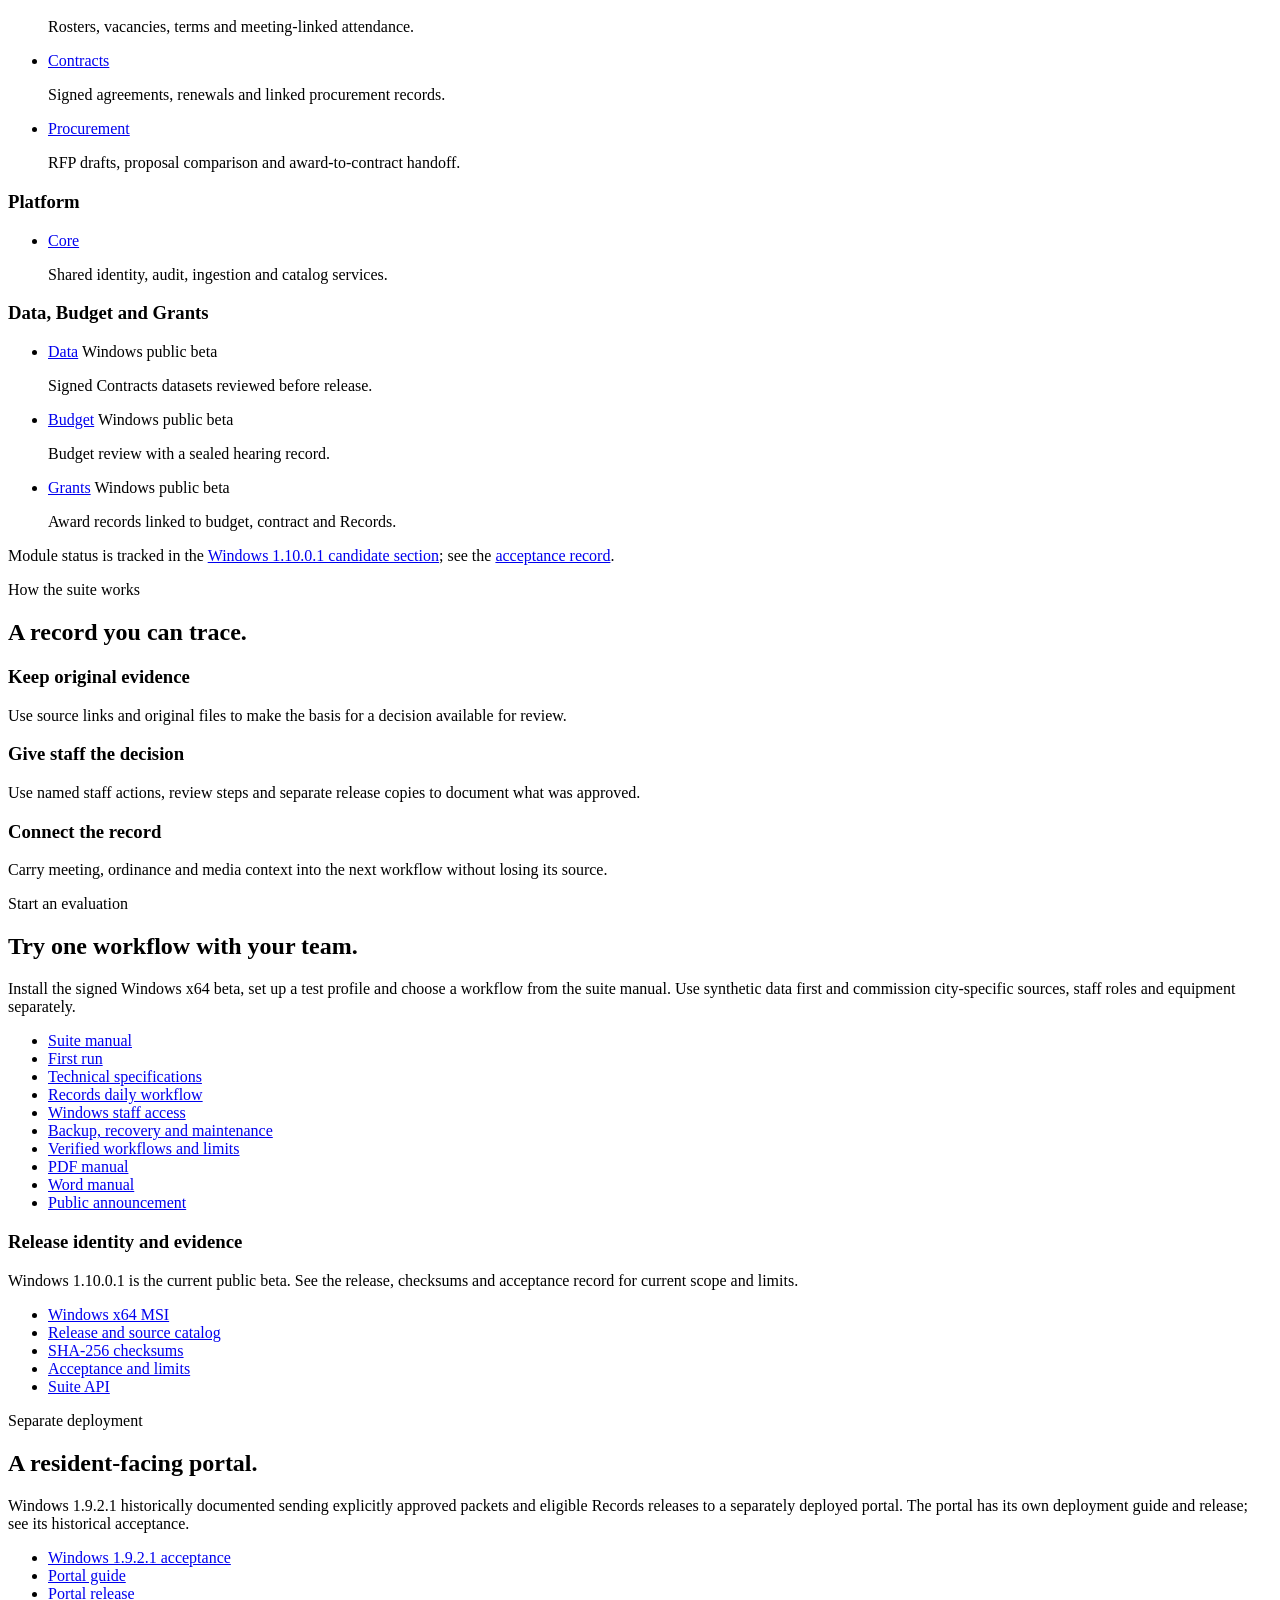
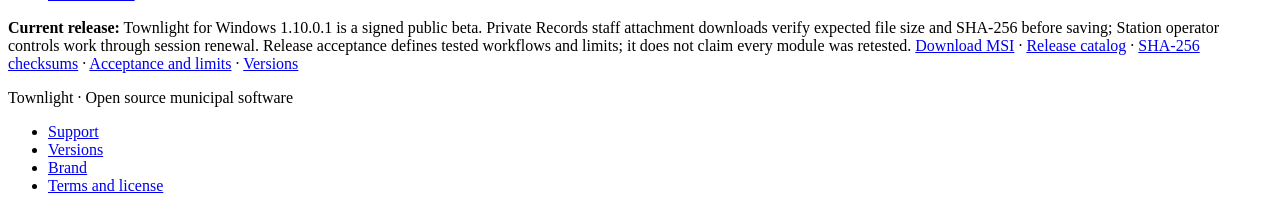
==== commit c6e282ec: "docs: align current docs with Windows 1.10.0.1" ====
--- a/docs/beta-1/index.html
+++ b/docs/beta-1/index.html
@@ -24,7 +24,7 @@
       <nav aria-label="Main navigation">
         <a href="https://townlight.github.io/#products">Products</a>
         <a href="https://townlight.github.io/manuals/suite.html">Guide</a>
-        <a href="https://github.com/townlight/townlight/releases/download/townlight-windows-v1.9.3.2/Townlight-Windows-x64-1.9.3.2.msi">Download</a>
+        <a href="https://github.com/townlight/townlight/releases/download/townlight-windows-v1.10.0.1/Townlight-Windows-x64-1.10.0.1.msi">Download</a>
         <a href="https://github.com/townlight/townlight">Source</a>
       </nav>
     </div>
@@ -36,7 +36,7 @@
         <div class="eyebrow">Townlight / Windows public beta</div>
         <h1 id="title">Municipal software cities can actually own.</h1>
         <p class="hero-copy">Run connected municipal workflows on a Windows installation your city controls. Keep original sources, staff decisions and approved records together.</p>
-        <div class="actions"><a href="https://github.com/townlight/townlight/releases/download/townlight-windows-v1.9.3.2/Townlight-Windows-x64-1.9.3.2.msi" class="button primary">Download Windows 1.9.3.2</a><a href="#products" class="button">Explore the products</a><a href="https://townlight.github.io/manuals/records.html#daily-workflow" class="button">Start a records request</a></div>
+        <div class="actions"><a href="https://github.com/townlight/townlight/releases/download/townlight-windows-v1.10.0.1/Townlight-Windows-x64-1.10.0.1.msi" class="button primary">Download Windows 1.10.0.1</a><a href="#products" class="button">Explore the products</a><a href="https://townlight.github.io/manuals/records.html#daily-workflow" class="button">Start a records request</a></div>
         <p class="release-line">Signed Windows x64 installer · AGPL-3.0-only · Public beta</p>
       </div>
       <figure class="workflow-sheet">
@@ -52,11 +52,11 @@
   </section>
   <section class="landing-section landing-band" aria-labelledby="candidate-home">
     <div class="landing-wrap">
-      <div class="eyebrow">Signed public beta · Windows 1.9.3.2</div>
-      <h2 id="candidate-home">Windows 1.9.3.2</h2>
+      <div class="eyebrow">Signed public beta · Windows 1.10.0.1</div>
+      <h2 id="candidate-home">Windows 1.10.0.1</h2>
 
       <p class="section-intro">Private Records staff attachment downloads verify expected file size and SHA-256 before saving; Station operator controls work through session renewal. Release acceptance defines the tested workflows and limits; it does not claim every module was retested.</p>
-      <ul class="landing-link-list"><li><a href="https://github.com/townlight/townlight/releases/download/townlight-windows-v1.9.3.2/Townlight-Windows-x64-1.9.3.2.msi">Windows 1.9.3.2 installer</a></li><li><a href="https://github.com/townlight/townlight/releases/tag/townlight-windows-v1.9.3.2">Release catalog</a></li><li><a href="https://github.com/townlight/townlight/releases/download/townlight-windows-v1.9.3.2/SHA256SUMS-Windows-1.9.3.2.txt">SHA-256 checksums</a></li><li><a href="https://github.com/townlight/townlight/releases/download/townlight-windows-v1.9.3.2/ACCEPTANCE-Windows-1.9.3.2.md">Acceptance and limits</a></li></ul>
+      <ul class="landing-link-list"><li><a href="https://github.com/townlight/townlight/releases/download/townlight-windows-v1.10.0.1/Townlight-Windows-x64-1.10.0.1.msi">Windows 1.10.0.1 installer</a></li><li><a href="https://github.com/townlight/townlight/releases/tag/townlight-windows-v1.10.0.1">Release catalog</a></li><li><a href="https://github.com/townlight/townlight/releases/download/townlight-windows-v1.10.0.1/SHA256SUMS-Windows-1.10.0.1.txt">SHA-256 checksums</a></li><li><a href="https://github.com/townlight/townlight/releases/download/townlight-windows-v1.10.0.1/ACCEPTANCE-Windows-1.10.0.1.md">Acceptance and limits</a></li></ul>
     </div>
   </section>
   <section class="landing-section" id="products" aria-labelledby="product-title">
@@ -70,7 +70,7 @@
       <div class="directory-group"><h3>City administration</h3><ul class="directory-list"><li><a href="https://townlight.github.io/products/boards/">Boards &amp; Commissions</a><p>Rosters, vacancies, terms and meeting-linked attendance.</p></li><li><a href="https://townlight.github.io/products/contracts/">Contracts</a><p>Signed agreements, renewals and linked procurement records.</p></li><li><a href="https://townlight.github.io/products/procurement/">Procurement</a><p>RFP drafts, proposal comparison and award-to-contract handoff.</p></li></ul></div>
       <div class="directory-group"><h3>Platform</h3><ul class="directory-list"><li><a href="https://townlight.github.io/products/core/">Core</a><p>Shared identity, audit, ingestion and catalog services.</p></li></ul></div>
       <div class="directory-group"><h3>Data, Budget and Grants</h3><ul class="directory-list"><li><a href="https://townlight.github.io/products/data/">Data</a> <span class="status">Windows public beta</span><p>Signed Contracts datasets reviewed before release.</p></li><li><a href="https://townlight.github.io/products/budget/">Budget</a> <span class="status">Windows public beta</span><p>Budget review with a sealed hearing record.</p></li><li><a href="https://townlight.github.io/products/grants/">Grants</a> <span class="status">Windows public beta</span><p>Award records linked to budget, contract and Records.</p></li></ul></div>
-      <p>Module status is tracked in the <a href="https://townlight.github.io/versions.html#candidate-1.9.3.2">Windows 1.9.3.2 candidate section</a>; see the <a href="https://github.com/townlight/townlight/releases/download/townlight-windows-v1.9.3.2/ACCEPTANCE-Windows-1.9.3.2.md">acceptance record</a>.</p>
+      <p>Module status is tracked in the <a href="https://townlight.github.io/versions.html#candidate-1.10.0.1">Windows 1.10.0.1 candidate section</a>; see the <a href="https://github.com/townlight/townlight/releases/download/townlight-windows-v1.10.0.1/ACCEPTANCE-Windows-1.10.0.1.md">acceptance record</a>.</p>
     </div>
   </section>
   <div class="landing-band">
@@ -96,8 +96,8 @@
       </div>
       <div class="landing-panel">
         <h3>Release identity and evidence</h3>
-        <p>Windows 1.9.3.2 is the current public beta. See the release, checksums and acceptance record for current scope and limits.</p>
-        <ul class="landing-link-list"><li><a href="https://github.com/townlight/townlight/releases/download/townlight-windows-v1.9.3.2/Townlight-Windows-x64-1.9.3.2.msi">Windows x64 MSI</a></li><li><a href="https://github.com/townlight/townlight/releases/tag/townlight-windows-v1.9.3.2">Release and source catalog</a></li><li><a href="https://github.com/townlight/townlight/releases/download/townlight-windows-v1.9.3.2/SHA256SUMS-Windows-1.9.3.2.txt">SHA-256 checksums</a></li><li><a href="https://github.com/townlight/townlight/releases/download/townlight-windows-v1.9.3.2/ACCEPTANCE-Windows-1.9.3.2.md">Acceptance and limits</a></li><li><a href="https://townlight.github.io/api/suite.html">Suite API</a></li></ul>
+        <p>Windows 1.10.0.1 is the current public beta. See the release, checksums and acceptance record for current scope and limits.</p>
+        <ul class="landing-link-list"><li><a href="https://github.com/townlight/townlight/releases/download/townlight-windows-v1.10.0.1/Townlight-Windows-x64-1.10.0.1.msi">Windows x64 MSI</a></li><li><a href="https://github.com/townlight/townlight/releases/tag/townlight-windows-v1.10.0.1">Release and source catalog</a></li><li><a href="https://github.com/townlight/townlight/releases/download/townlight-windows-v1.10.0.1/SHA256SUMS-Windows-1.10.0.1.txt">SHA-256 checksums</a></li><li><a href="https://github.com/townlight/townlight/releases/download/townlight-windows-v1.10.0.1/ACCEPTANCE-Windows-1.10.0.1.md">Acceptance and limits</a></li><li><a href="https://townlight.github.io/api/suite.html">Suite API</a></li></ul>
       </div>
     </div>
   </section>
@@ -110,7 +110,7 @@
     </div>
   </section>
   </main>
-<aside class="release-note" aria-label="Current release"><p><strong>Current release:</strong> Townlight for Windows 1.9.3.2 is a signed public beta. Private Records staff attachment downloads verify expected file size and SHA-256 before saving; Station operator controls work through session renewal. Release acceptance defines tested workflows and limits; it does not claim every module was retested. <a href="https://github.com/townlight/townlight/releases/download/townlight-windows-v1.9.3.2/Townlight-Windows-x64-1.9.3.2.msi">Download MSI</a> · <a href="https://github.com/townlight/townlight/releases/tag/townlight-windows-v1.9.3.2">Release catalog</a> · <a href="https://github.com/townlight/townlight/releases/download/townlight-windows-v1.9.3.2/SHA256SUMS-Windows-1.9.3.2.txt">SHA-256 checksums</a> · <a href="https://github.com/townlight/townlight/releases/download/townlight-windows-v1.9.3.2/ACCEPTANCE-Windows-1.9.3.2.md">Acceptance and limits</a> · <a href="https://townlight.github.io/versions.html">Versions</a></p></aside>
+<aside class="release-note" aria-label="Current release"><p><strong>Current release:</strong> Townlight for Windows 1.10.0.1 is a signed public beta. Private Records staff attachment downloads verify expected file size and SHA-256 before saving; Station operator controls work through session renewal. Release acceptance defines tested workflows and limits; it does not claim every module was retested. <a href="https://github.com/townlight/townlight/releases/download/townlight-windows-v1.10.0.1/Townlight-Windows-x64-1.10.0.1.msi">Download MSI</a> · <a href="https://github.com/townlight/townlight/releases/tag/townlight-windows-v1.10.0.1">Release catalog</a> · <a href="https://github.com/townlight/townlight/releases/download/townlight-windows-v1.10.0.1/SHA256SUMS-Windows-1.10.0.1.txt">SHA-256 checksums</a> · <a href="https://github.com/townlight/townlight/releases/download/townlight-windows-v1.10.0.1/ACCEPTANCE-Windows-1.10.0.1.md">Acceptance and limits</a> · <a href="https://townlight.github.io/versions.html">Versions</a></p></aside>
   <footer class="landing-footer">
     <div class="landing-wrap">
       <span>Townlight · Open source municipal software</span>
